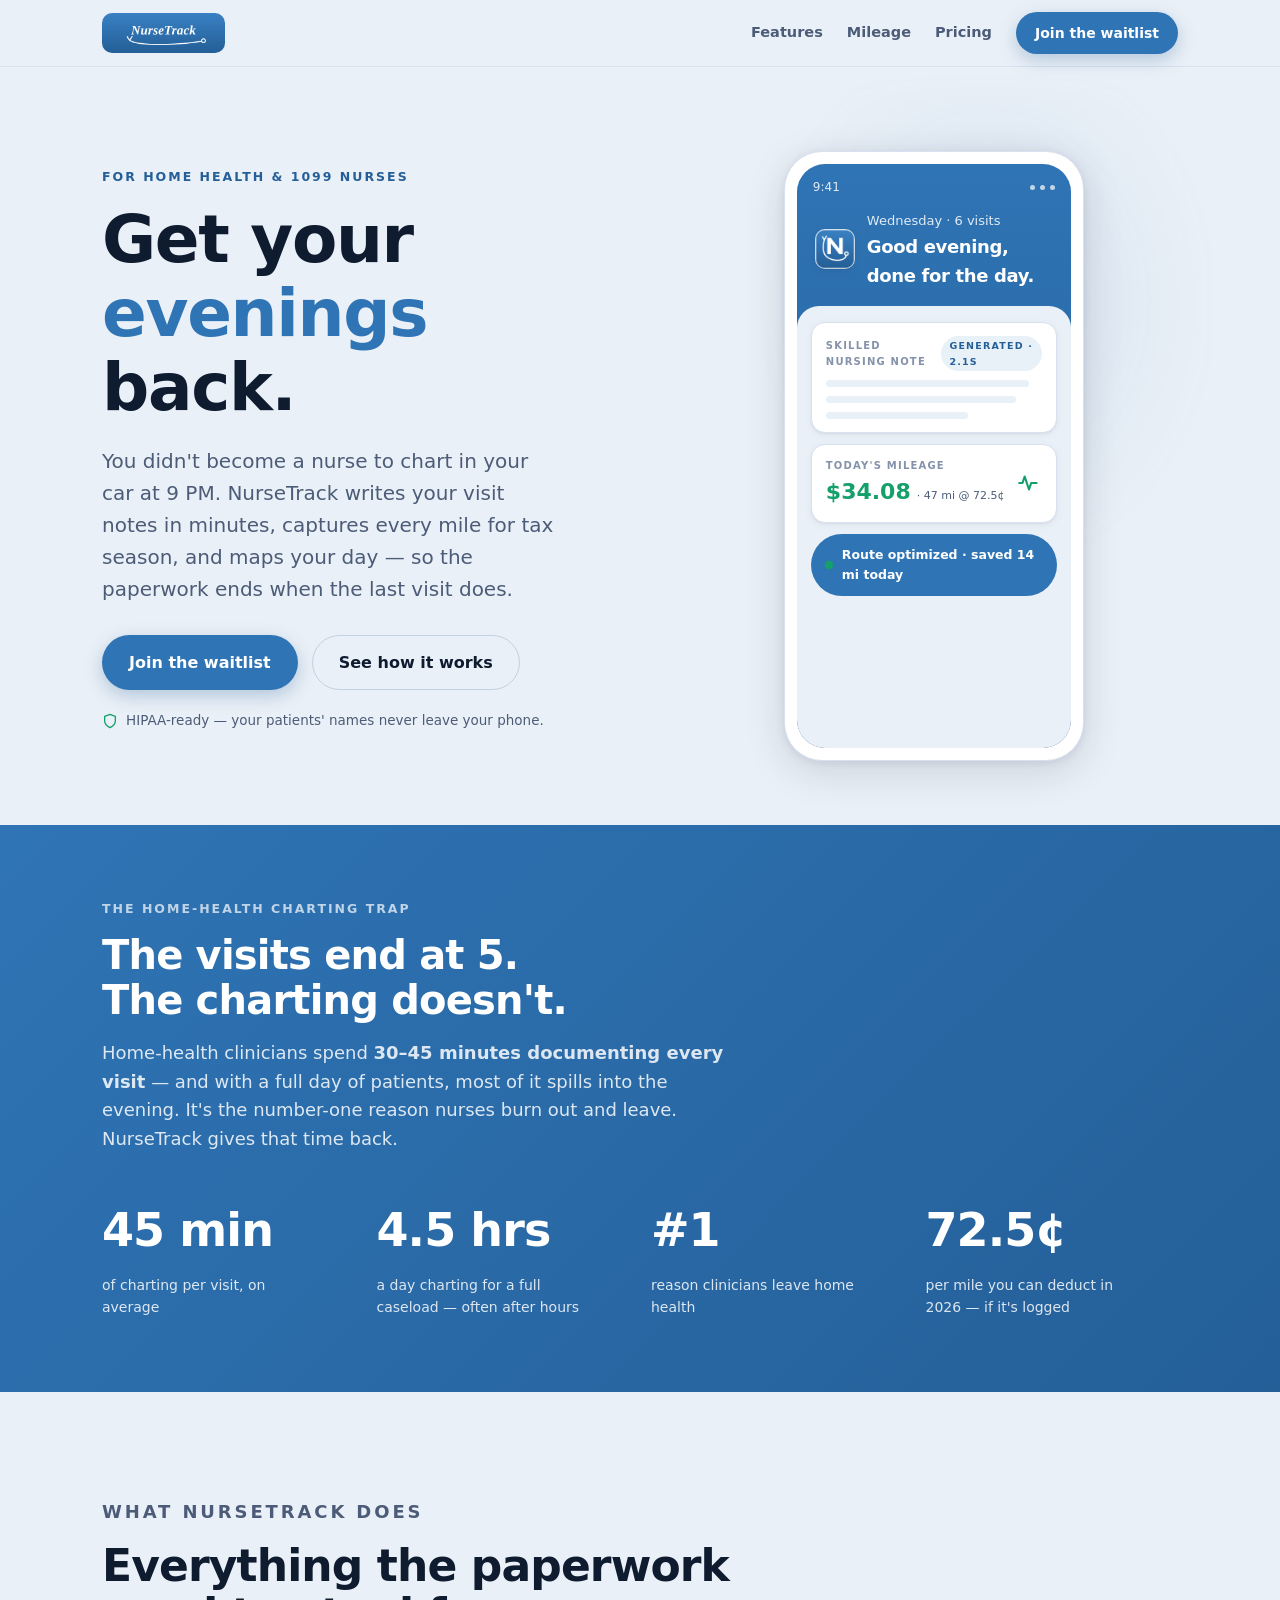
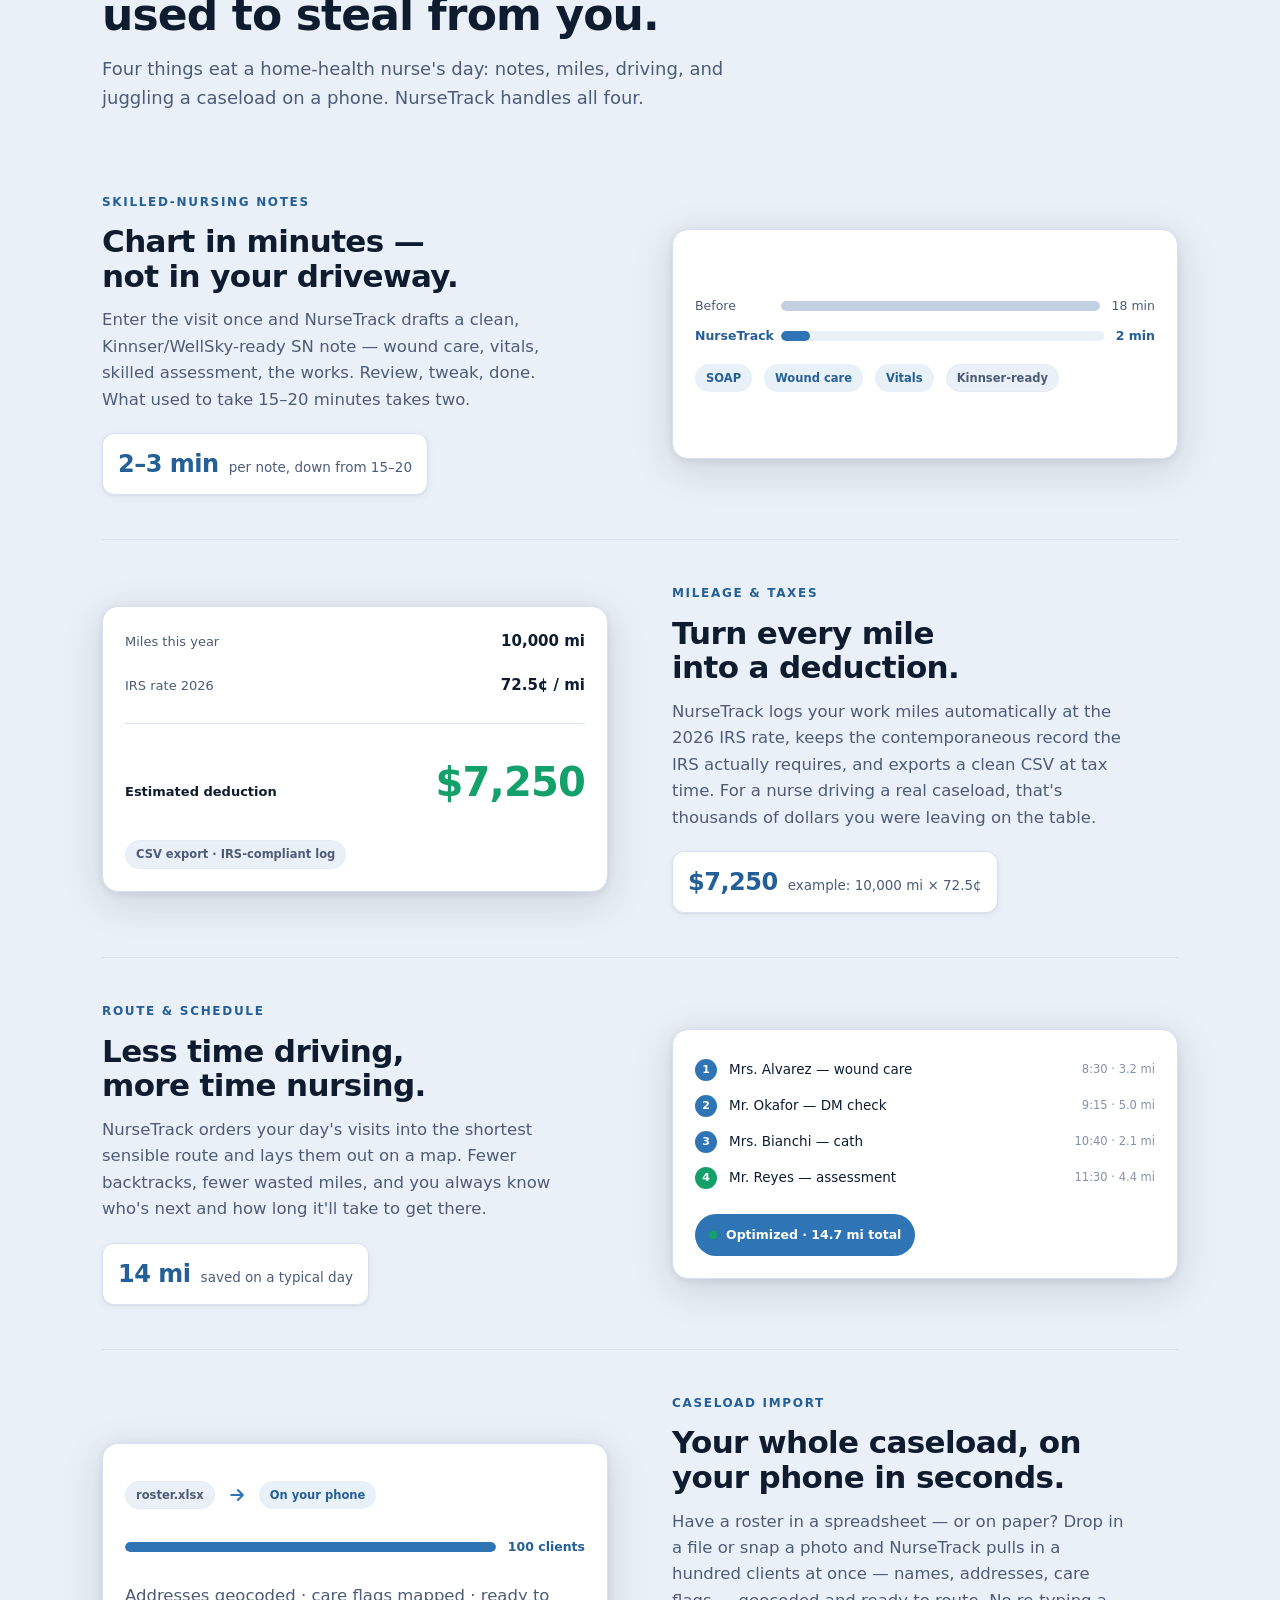
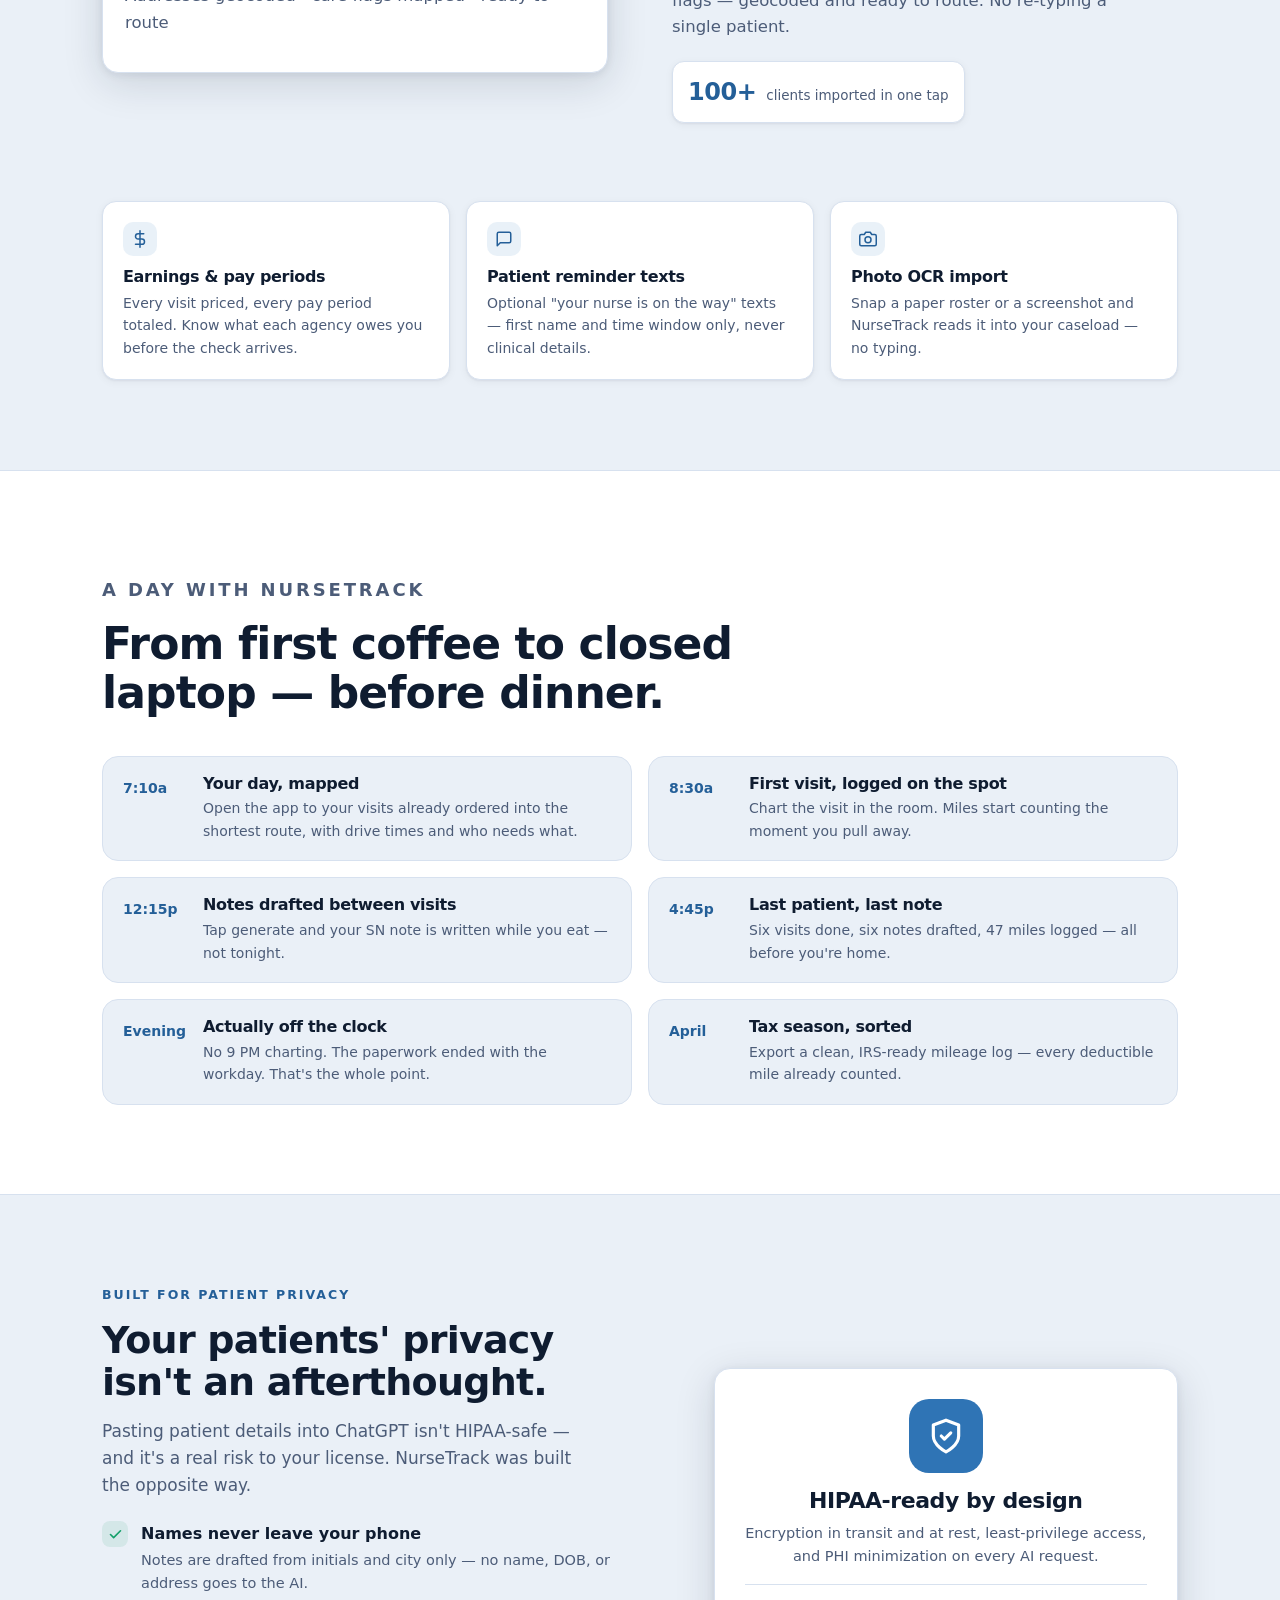
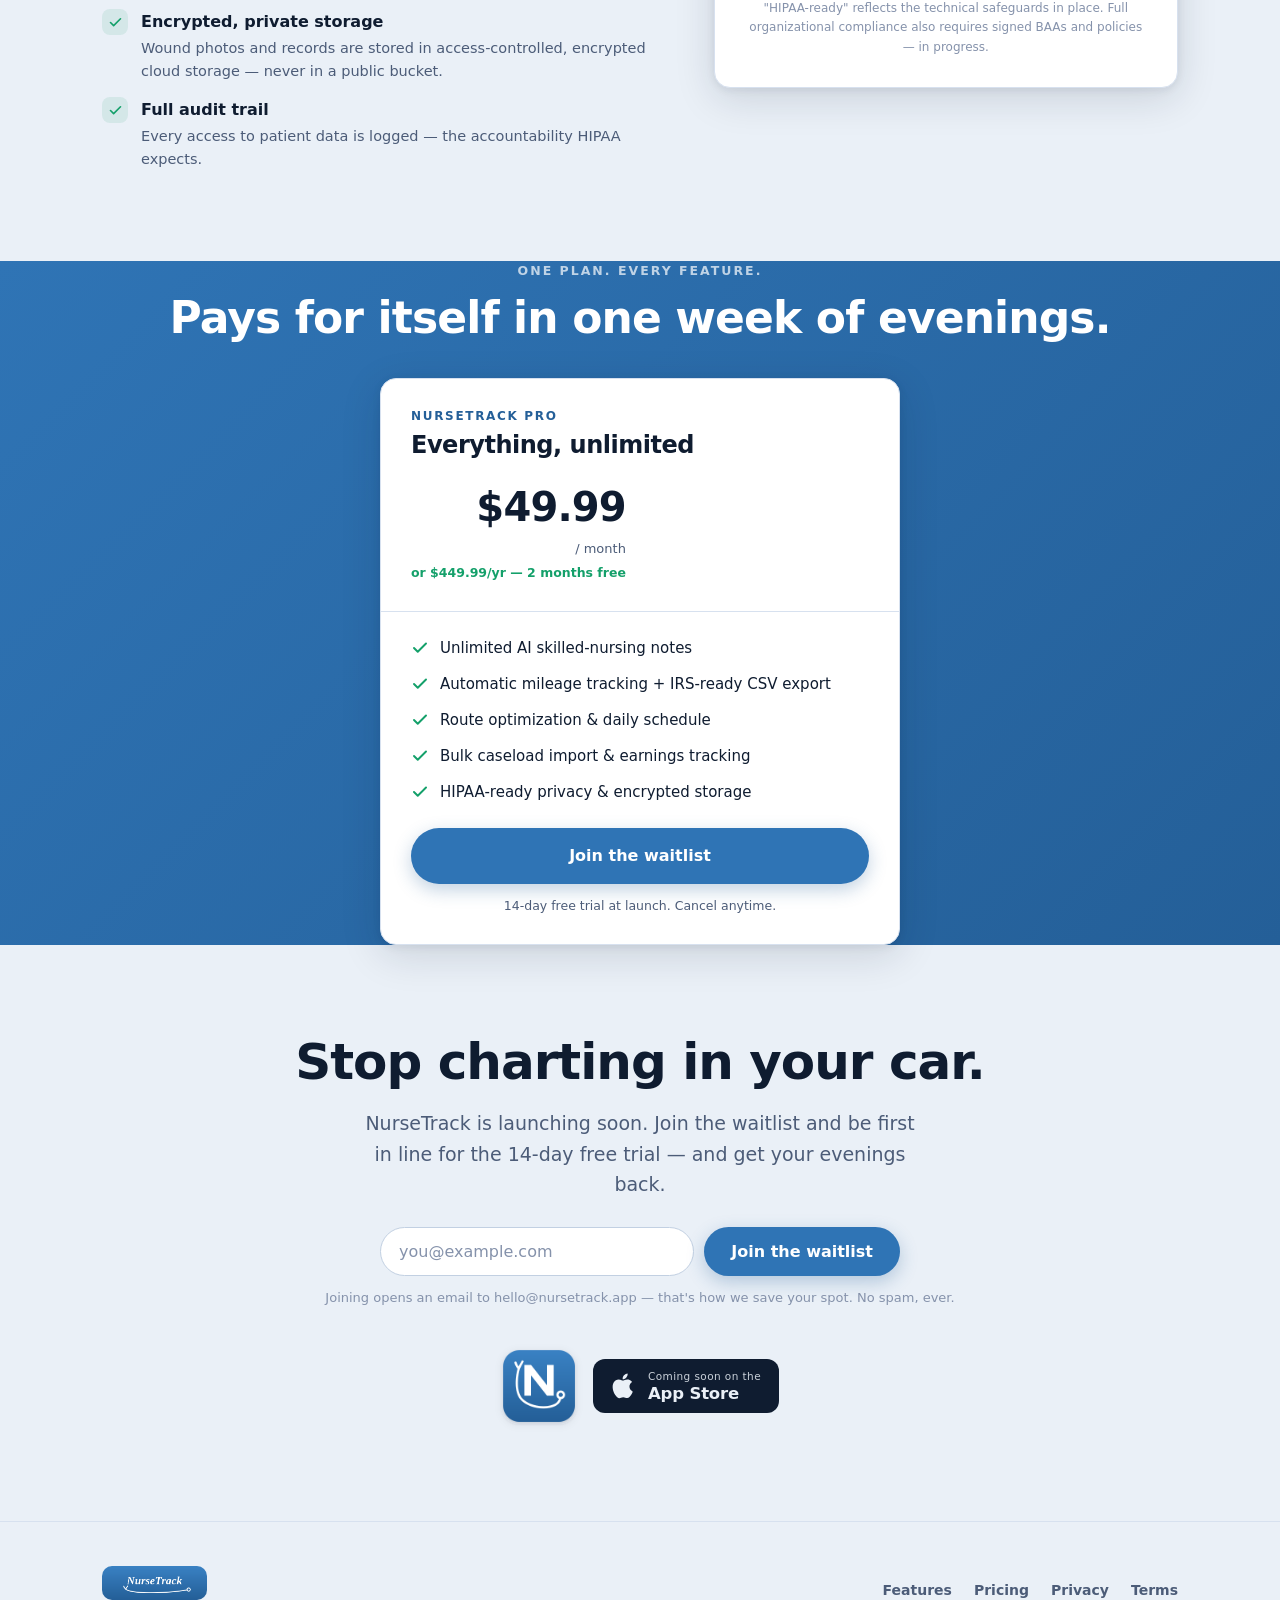
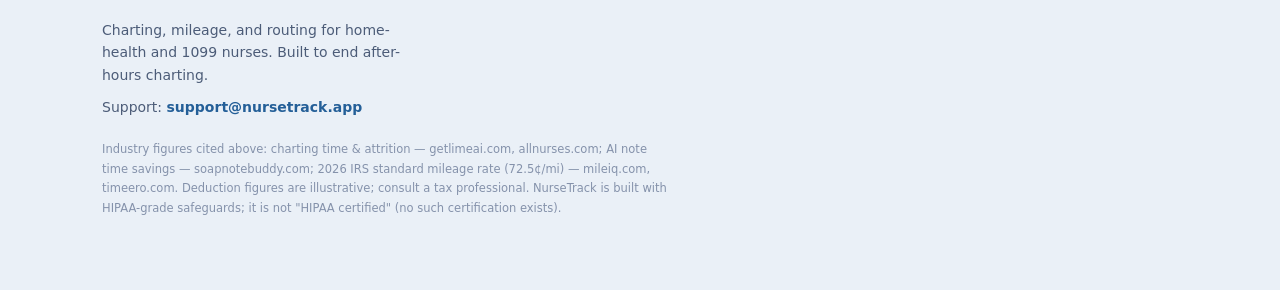
==== index.html @ 2dbeb4f4 "feat: NurseTrack marketing landing site (static) Landing page, privacy policy, and terms of service " ====
<!DOCTYPE html>
<html lang="en">
<head>
  <meta charset="utf-8" />
  <meta name="viewport" content="width=device-width, initial-scale=1" />
  <meta name="theme-color" content="#2f74b5" />
  <title>NurseTrack — AI charting, routes &amp; pay tracking for home-health nurses</title>
  <meta name="description" content="NurseTrack turns hours of after-hours home health charting into minutes, captures every mile for tax season, and optimizes your route. HIPAA-ready. Built for field and 1099 nurses." />
  <meta property="og:title" content="NurseTrack — AI charting, routes &amp; pay tracking for home-health nurses" />
  <meta property="og:description" content="NurseTrack turns hours of after-hours home health charting into minutes, captures every mile for tax season, and optimizes your route. HIPAA-ready. Built for field and 1099 nurses." />
  <meta property="og:type" content="website" />
  <meta property="og:site_name" content="NurseTrack" />
  <meta property="og:url" content="https://nursetrack.app/" />
  <meta property="og:image" content="https://nursetrack.app/assets/wordmark-banner.png" />
  <meta name="twitter:card" content="summary_large_image" />
  <link rel="icon" type="image/png" href="assets/app-icon-preview.png" />
  <link rel="apple-touch-icon" href="assets/app-icon-preview.png" />
  <link rel="stylesheet" href="styles.css" />
</head>
<body id="top">

  <!-- NAV -->
  <header class="mk-nav">
    <div class="mk-wrap mk-navrow">
      <a class="mk-wordmark" href="#top" aria-label="NurseTrack — home">
        <picture>
          <source srcset="assets/wordmark-banner-dark.png" media="(prefers-color-scheme: dark)" />
          <img src="assets/wordmark-banner.png" alt="NurseTrack" width="1600" height="520" />
        </picture>
      </a>
      <nav class="mk-navlinks">
        <a class="txt hide" href="#features">Features</a>
        <a class="txt hide" href="#mileage">Mileage</a>
        <a class="txt hide" href="#pricing">Pricing</a>
        <a class="mk-btn primary small" href="#waitlist">Join the waitlist</a>
      </nav>
    </div>
  </header>

  <main>
    <!-- HERO -->
    <section class="mk-hero">
      <div class="mk-wrap mk-herogrid">
        <div>
          <p class="mk-eyebrow mk-reveal">For home health &amp; 1099 nurses</p>
          <h1 class="mk-reveal">Get your <span class="u">evenings</span> back.</h1>
          <p class="sub mk-reveal">
            You didn't become a nurse to chart in your car at 9&nbsp;PM. NurseTrack
            writes your visit notes in minutes, captures every mile for tax season,
            and maps your day — so the paperwork ends when the last visit does.
          </p>
          <div class="mk-cta-row mk-reveal">
            <a class="mk-btn primary" href="#waitlist">Join the waitlist</a>
            <a class="mk-btn ghost" href="#features">See how it works</a>
          </div>
          <p class="mk-trust mk-reveal">
            <svg viewBox="0 0 24 24" fill="none" stroke="currentColor" stroke-width="2" stroke-linecap="round" stroke-linejoin="round" aria-hidden="true"><path d="M12 22s8-4 8-10V5l-8-3-8 3v7c0 6 8 10 8 10z" /></svg>
            HIPAA-ready — your patients' names never leave your phone.
          </p>
        </div>

        <div class="mk-phonewrap mk-reveal">
          <div class="mk-glow" aria-hidden="true"></div>
          <div class="mk-phone" role="img"
               aria-label="NurseTrack app showing a skilled-nursing note generated in 2.1 seconds and a mileage tile reading 47 miles, 34 dollars 08">
            <div class="mk-screen">
              <div class="mk-stbar">
                <span class="t">9:41</span>
                <span class="b"><i></i><i></i><i></i></span>
              </div>
              <div class="mk-apphdr">
                <span class="mk-appicon"><img src="assets/app-icon-preview.png" alt="" /></span>
                <span>
                  <span class="hi">Wednesday · 6 visits</span>
                  <span class="h2" style="display:block">Good evening, done for the day.</span>
                </span>
              </div>
              <div class="mk-sheet">
                <div class="mk-card">
                  <div class="lab">Skilled Nursing Note <span class="mk-badge">Generated · 2.1s</span></div>
                  <div class="mk-noteline l"></div><div class="mk-noteline s"></div><div class="mk-noteline m"></div>
                </div>
                <div class="mk-miletile">
                  <div>
                    <div class="lab">Today's mileage</div>
                    <div class="mk-odo"><span class="n">$34.08</span><span class="sub">· 47 mi @ 72.5¢</span></div>
                  </div>
                  <svg viewBox="0 0 24 24" width="26" height="26" fill="none" stroke="currentColor" stroke-width="2" stroke-linecap="round" stroke-linejoin="round" aria-hidden="true"><path d="M3 12h3l2-6 4 12 2-6h5" /></svg>
                </div>
                <div class="mk-routepill"><span class="dot"></span> Route optimized · saved 14 mi today</div>
              </div>
            </div>
          </div>
        </div>
      </div>
    </section>

    <!-- PROBLEM BAND -->
    <section class="mk-band mk-sec" id="why">
      <div class="mk-wrap">
        <p class="mk-eyebrow mk-reveal">The home-health charting trap</p>
        <h2 class="mk-reveal">The visits end at 5. The charting doesn't.</h2>
        <p class="lede mk-reveal">
          Home-health clinicians spend <strong>30–45 minutes documenting every visit</strong> —
          and with a full day of patients, most of it spills into the evening. It's the
          number-one reason nurses burn out and leave. NurseTrack gives that time back.
        </p>
        <div class="mk-statgrid">
          <div class="mk-stat mk-reveal"><div class="big">45 min</div><div class="cap">of charting per visit, on average</div></div>
          <div class="mk-stat mk-reveal"><div class="big">4.5 hrs</div><div class="cap">a day charting for a full caseload — often after hours</div></div>
          <div class="mk-stat mk-reveal"><div class="big">#1</div><div class="cap">reason clinicians leave home health</div></div>
          <div class="mk-stat mk-reveal"><div class="big">72.5¢</div><div class="cap">per mile you can deduct in 2026 — if it's logged</div></div>
        </div>
      </div>
    </section>

    <!-- FEATURES -->
    <section id="features">
      <div class="mk-wrap">
        <div class="mk-sechead mk-reveal">
          <p class="mk-eyebrow">What NurseTrack does</p>
          <h2>Everything the paperwork used to steal from you.</h2>
          <p>
            Four things eat a home-health nurse's day: notes, miles, driving, and
            juggling a caseload on a phone. NurseTrack handles all four.
          </p>
        </div>

        <div class="mk-features">
          <!-- notes -->
          <div class="mk-feature mk-reveal">
            <div>
              <div class="mk-ftag">Skilled-nursing notes</div>
              <h3>Chart in minutes — not in your driveway.</h3>
              <p>
                Enter the visit once and NurseTrack drafts a clean, Kinnser/WellSky-ready
                SN note — wound care, vitals, skilled assessment, the works. Review,
                tweak, done. What used to take 15–20 minutes takes two.
              </p>
              <div class="mk-fstat"><b>2–3 min</b><span>per note, down from 15–20</span></div>
            </div>
            <div class="mk-fvis">
              <div class="mk-barwrap">
                <div class="mk-bar"><span class="who">Before</span><span class="track"><span class="fill a"></span></span><span>18 min</span></div>
                <div class="mk-bar"><span class="who on">NurseTrack</span><span class="track"><span class="fill b"></span></span><span class="val on">2 min</span></div>
              </div>
              <div class="mk-vrow wrap">
                <span class="mk-vchip on">SOAP</span>
                <span class="mk-vchip on">Wound care</span>
                <span class="mk-vchip on">Vitals</span>
                <span class="mk-vchip">Kinnser-ready</span>
              </div>
            </div>
          </div>

          <!-- mileage -->
          <div class="mk-feature flip mk-reveal" id="mileage">
            <div>
              <div class="mk-ftag">Mileage &amp; taxes</div>
              <h3>Turn every mile into a deduction.</h3>
              <p>
                NurseTrack logs your work miles automatically at the 2026 IRS rate, keeps
                the contemporaneous record the IRS actually requires, and exports a clean
                CSV at tax time. For a nurse driving a real caseload, that's thousands of
                dollars you were leaving on the table.
              </p>
              <div class="mk-fstat"><b>$7,250</b><span>example: 10,000 mi × 72.5¢</span></div>
            </div>
            <div class="mk-fvis">
              <div class="mk-moneyrow"><span class="k">Miles this year</span><span class="v">10,000 mi</span></div>
              <div class="mk-moneyrow gap"><span class="k">IRS rate 2026</span><span class="v">72.5¢ / mi</span></div>
              <div class="mk-divider"></div>
              <div class="mk-moneyrow">
                <span class="k total">Estimated deduction</span>
                <span class="mk-bigmoney">$7,250</span>
              </div>
              <span class="mk-vchip pad-top">CSV export · IRS-compliant log</span>
            </div>
          </div>

          <!-- route -->
          <div class="mk-feature mk-reveal">
            <div>
              <div class="mk-ftag">Route &amp; schedule</div>
              <h3>Less time driving, more time nursing.</h3>
              <p>
                NurseTrack orders your day's visits into the shortest sensible route and
                lays them out on a map. Fewer backtracks, fewer wasted miles, and you
                always know who's next and how long it'll take to get there.
              </p>
              <div class="mk-fstat"><b>14 mi</b><span>saved on a typical day</span></div>
            </div>
            <div class="mk-fvis">
              <div class="mk-stops">
                <div class="mk-stop"><span class="pin">1</span> Mrs. Alvarez — wound care <span class="meta">8:30 · 3.2 mi</span></div>
                <div class="mk-stop"><span class="pin">2</span> Mr. Okafor — DM check <span class="meta">9:15 · 5.0 mi</span></div>
                <div class="mk-stop"><span class="pin">3</span> Mrs. Bianchi — cath <span class="meta">10:40 · 2.1 mi</span></div>
                <div class="mk-stop"><span class="pin acc">4</span> Mr. Reyes — assessment <span class="meta">11:30 · 4.4 mi</span></div>
              </div>
              <div class="mk-routepill tight"><span class="dot"></span> Optimized · 14.7 mi total</div>
            </div>
          </div>

          <!-- import -->
          <div class="mk-feature flip mk-reveal">
            <div>
              <div class="mk-ftag">Caseload import</div>
              <h3>Your whole caseload, on your phone in seconds.</h3>
              <p>
                Have a roster in a spreadsheet — or on paper? Drop in a file or snap a
                photo and NurseTrack pulls in a hundred clients at once — names,
                addresses, care flags — geocoded and ready to route. No re-typing a
                single patient.
              </p>
              <div class="mk-fstat"><b>100+</b><span>clients imported in one tap</span></div>
            </div>
            <div class="mk-fvis">
              <div class="mk-vrow">
                <span class="mk-vchip">roster.xlsx</span>
                <svg viewBox="0 0 24 24" width="20" height="20" fill="none" stroke="currentColor" stroke-width="2.4" stroke-linecap="round" stroke-linejoin="round" aria-hidden="true" style="color: var(--nt-accent)"><path d="M5 12h14M13 6l6 6-6 6" /></svg>
                <span class="mk-vchip on">On your phone</span>
              </div>
              <div class="mk-barwrap pad-top">
                <div class="mk-bar"><span class="track"><span class="fill full"></span></span><span class="val on">100 clients</span></div>
              </div>
              <p class="mk-fine-note">
                Addresses geocoded · care flags mapped · ready to route
              </p>
            </div>
          </div>
        </div>

        <!-- more in the box -->
        <div class="mk-more">
          <div class="mk-morecard mk-reveal">
            <div class="ic">
              <svg viewBox="0 0 24 24" fill="none" stroke="currentColor" stroke-width="2" stroke-linecap="round" stroke-linejoin="round" aria-hidden="true"><path d="M12 1v22M17 5H9.5a3.5 3.5 0 0 0 0 7h5a3.5 3.5 0 0 1 0 7H6" /></svg>
            </div>
            <h4>Earnings &amp; pay periods</h4>
            <p>Every visit priced, every pay period totaled. Know what each agency owes you before the check arrives.</p>
          </div>
          <div class="mk-morecard mk-reveal">
            <div class="ic">
              <svg viewBox="0 0 24 24" fill="none" stroke="currentColor" stroke-width="2" stroke-linecap="round" stroke-linejoin="round" aria-hidden="true"><path d="M21 15a2 2 0 0 1-2 2H7l-4 4V5a2 2 0 0 1 2-2h14a2 2 0 0 1 2 2z" /></svg>
            </div>
            <h4>Patient reminder texts</h4>
            <p>Optional "your nurse is on the way" texts — first name and time window only, never clinical details.</p>
          </div>
          <div class="mk-morecard mk-reveal">
            <div class="ic">
              <svg viewBox="0 0 24 24" fill="none" stroke="currentColor" stroke-width="2" stroke-linecap="round" stroke-linejoin="round" aria-hidden="true"><path d="M23 19a2 2 0 0 1-2 2H3a2 2 0 0 1-2-2V8a2 2 0 0 1 2-2h4l2-3h6l2 3h4a2 2 0 0 1 2 2z" /><circle cx="12" cy="13" r="4" /></svg>
            </div>
            <h4>Photo OCR import</h4>
            <p>Snap a paper roster or a screenshot and NurseTrack reads it into your caseload — no typing.</p>
          </div>
        </div>
      </div>
    </section>

    <!-- DAY TIMELINE -->
    <section class="mk-day">
      <div class="mk-wrap">
        <div class="mk-sechead mk-reveal">
          <p class="mk-eyebrow">A day with NurseTrack</p>
          <h2>From first coffee to closed laptop — before dinner.</h2>
        </div>
        <div class="mk-timeline">
          <div class="mk-tl mk-reveal"><span class="time">7:10a</span><div><h4>Your day, mapped</h4><p>Open the app to your visits already ordered into the shortest route, with drive times and who needs what.</p></div></div>
          <div class="mk-tl mk-reveal"><span class="time">8:30a</span><div><h4>First visit, logged on the spot</h4><p>Chart the visit in the room. Miles start counting the moment you pull away.</p></div></div>
          <div class="mk-tl mk-reveal"><span class="time">12:15p</span><div><h4>Notes drafted between visits</h4><p>Tap generate and your SN note is written while you eat — not tonight.</p></div></div>
          <div class="mk-tl mk-reveal"><span class="time">4:45p</span><div><h4>Last patient, last note</h4><p>Six visits done, six notes drafted, 47 miles logged — all before you're home.</p></div></div>
          <div class="mk-tl mk-reveal"><span class="time">Evening</span><div><h4>Actually off the clock</h4><p>No 9&nbsp;PM charting. The paperwork ended with the workday. That's the whole point.</p></div></div>
          <div class="mk-tl mk-reveal"><span class="time">April</span><div><h4>Tax season, sorted</h4><p>Export a clean, IRS-ready mileage log — every deductible mile already counted.</p></div></div>
        </div>
      </div>
    </section>

    <!-- HIPAA / TRUST -->
    <section id="trust">
      <div class="mk-wrap mk-safe">
        <div class="mk-reveal">
          <p class="mk-eyebrow">Built for patient privacy</p>
          <h2>Your patients' privacy isn't an afterthought.</h2>
          <p class="lede">
            Pasting patient details into ChatGPT isn't HIPAA-safe — and it's a real risk
            to your license. NurseTrack was built the opposite way.
          </p>
          <div class="mk-checks">
            <div class="mk-check">
              <span class="ic"><svg viewBox="0 0 24 24" fill="none" stroke="currentColor" stroke-width="2.6" stroke-linecap="round" stroke-linejoin="round" aria-hidden="true"><path d="M20 6L9 17l-5-5" /></svg></span>
              <div><b>Names never leave your phone</b><p>Notes are drafted from initials and city only — no name, DOB, or address goes to the AI.</p></div>
            </div>
            <div class="mk-check">
              <span class="ic"><svg viewBox="0 0 24 24" fill="none" stroke="currentColor" stroke-width="2.6" stroke-linecap="round" stroke-linejoin="round" aria-hidden="true"><path d="M20 6L9 17l-5-5" /></svg></span>
              <div><b>Encrypted, private storage</b><p>Wound photos and records are stored in access-controlled, encrypted cloud storage — never in a public bucket.</p></div>
            </div>
            <div class="mk-check">
              <span class="ic"><svg viewBox="0 0 24 24" fill="none" stroke="currentColor" stroke-width="2.6" stroke-linecap="round" stroke-linejoin="round" aria-hidden="true"><path d="M20 6L9 17l-5-5" /></svg></span>
              <div><b>Full audit trail</b><p>Every access to patient data is logged — the accountability HIPAA expects.</p></div>
            </div>
          </div>
        </div>
        <div class="mk-shield mk-reveal">
          <div class="big">
            <svg viewBox="0 0 24 24" fill="none" stroke="currentColor" stroke-width="2" stroke-linecap="round" stroke-linejoin="round" aria-hidden="true"><path d="M12 22s8-4 8-10V5l-8-3-8 3v7c0 6 8 10 8 10z" /><path d="M9 12l2 2 4-4" /></svg>
          </div>
          <h3>HIPAA-ready by design</h3>
          <p>Encryption in transit and at rest, least-privilege access, and PHI minimization on every AI request.</p>
          <div class="note">
            "HIPAA-ready" reflects the technical safeguards in place. Full organizational
            compliance also requires signed BAAs and policies — in progress.
          </div>
        </div>
      </div>
    </section>

    <!-- PRICING -->
    <section class="mk-price mk-sec" id="pricing">
      <div class="mk-wrap">
        <p class="mk-eyebrow mk-reveal">One plan. Every feature.</p>
        <h2 class="mk-reveal">Pays for itself in one week of evenings.</h2>
        <div class="mk-pricecard mk-reveal">
          <div class="mk-pricetop">
            <div><div class="plan">NurseTrack Pro</div><h3>Everything, unlimited</h3></div>
            <div class="mk-amount">
              <div class="n">$49.99</div>
              <div class="per">/ month</div>
              <div class="yr">or $449.99/yr — 2 months free</div>
            </div>
          </div>
          <div class="mk-plist">
            <div class="li"><svg viewBox="0 0 24 24" fill="none" stroke="currentColor" stroke-width="2.6" stroke-linecap="round" stroke-linejoin="round" aria-hidden="true"><path d="M20 6L9 17l-5-5" /></svg> Unlimited AI skilled-nursing notes</div>
            <div class="li"><svg viewBox="0 0 24 24" fill="none" stroke="currentColor" stroke-width="2.6" stroke-linecap="round" stroke-linejoin="round" aria-hidden="true"><path d="M20 6L9 17l-5-5" /></svg> Automatic mileage tracking + IRS-ready CSV export</div>
            <div class="li"><svg viewBox="0 0 24 24" fill="none" stroke="currentColor" stroke-width="2.6" stroke-linecap="round" stroke-linejoin="round" aria-hidden="true"><path d="M20 6L9 17l-5-5" /></svg> Route optimization &amp; daily schedule</div>
            <div class="li"><svg viewBox="0 0 24 24" fill="none" stroke="currentColor" stroke-width="2.6" stroke-linecap="round" stroke-linejoin="round" aria-hidden="true"><path d="M20 6L9 17l-5-5" /></svg> Bulk caseload import &amp; earnings tracking</div>
            <div class="li"><svg viewBox="0 0 24 24" fill="none" stroke="currentColor" stroke-width="2.6" stroke-linecap="round" stroke-linejoin="round" aria-hidden="true"><path d="M20 6L9 17l-5-5" /></svg> HIPAA-ready privacy &amp; encrypted storage</div>
          </div>
          <div class="mk-pricecta">
            <a class="mk-btn primary" href="#waitlist">Join the waitlist</a>
            <div class="fine">14-day free trial at launch. Cancel anytime.</div>
          </div>
        </div>
      </div>
    </section>

    <!-- WAITLIST / FINAL CTA -->
    <section class="mk-final" id="waitlist">
      <div class="mk-wrap">
        <h2 class="mk-reveal">Stop charting in your car.</h2>
        <p class="lede mk-reveal">
          NurseTrack is launching soon. Join the waitlist and be first in line for the
          14-day free trial — and get your evenings back.
        </p>
        <div class="mk-reveal">
          <!--
            TODO(waitlist backend): there is no waitlist API endpoint yet. Submitting
            opens a pre-filled mailto: draft to hello@nursetrack.app (the only channel
            that actually reaches the owner today) and remembers the signup in
            localStorage so the form shows its joined state on return visits. When a
            real endpoint exists, POST here instead and drop the mailto fallback.
          -->
          <div id="waitlist-form-slot">
            <form class="mk-waitform" id="waitform" novalidate>
              <input type="email" inputmode="email" autocomplete="email"
                     placeholder="you@example.com" aria-label="Email address" id="wait-email" />
              <button type="submit" class="mk-btn primary">Join the waitlist</button>
            </form>
            <p class="mk-wait-err" id="wait-err" role="alert" hidden></p>
            <p class="mk-wait-note">
              Joining opens an email to hello@nursetrack.app — that's how we save your spot. No spam, ever.
            </p>
          </div>
          <div id="waitlist-joined-slot" hidden>
            <div class="mk-joined" role="status">
              <svg viewBox="0 0 24 24" fill="none" stroke="currentColor" stroke-width="2.6" stroke-linecap="round" stroke-linejoin="round" aria-hidden="true"><path d="M20 6L9 17l-5-5" /></svg>
              <span>
                You're on the list — an email draft to hello@nursetrack.app just opened.
                Hit send to confirm your spot.
              </span>
            </div>
            <p class="mk-wait-note">
              Didn't see it? <a href="#" id="wait-retry">Email us directly</a> and we'll add you.
            </p>
          </div>
          <div class="mk-storerow">
            <span class="mk-appicon lg"><img src="assets/app-icon-preview.png" alt="NurseTrack app icon" /></span>
            <span class="mk-appstore" aria-label="Coming soon on the App Store">
              <svg viewBox="0 0 24 24" fill="currentColor" aria-hidden="true"><path d="M17.05 12.54c-.03-2.89 2.36-4.27 2.47-4.34-1.35-1.97-3.44-2.24-4.18-2.27-1.78-.18-3.47 1.05-4.37 1.05-.9 0-2.29-1.02-3.77-1-1.94.03-3.72 1.13-4.72 2.86-2.01 3.49-.51 8.66 1.45 11.49.96 1.39 2.1 2.94 3.6 2.88 1.45-.06 1.99-.93 3.74-.93s2.24.93 3.77.9c1.56-.03 2.54-1.41 3.49-2.8 1.1-1.61 1.55-3.17 1.58-3.25-.03-.02-3.03-1.16-3.06-4.59zM14.17 4.05c.8-.97 1.34-2.32 1.19-3.66-1.15.05-2.55.77-3.38 1.73-.74.86-1.39 2.23-1.22 3.55 1.29.1 2.6-.65 3.41-1.62z" /></svg>
              <span>
                <span class="s1">Coming soon on the</span>
                <span class="s2">App Store</span>
              </span>
            </span>
          </div>
        </div>
      </div>
    </section>
  </main>

  <!-- FOOTER -->
  <footer>
    <div class="mk-wrap">
      <div class="mk-footrow">
        <div>
          <a class="mk-wordmark foot" href="#top" aria-label="NurseTrack — back to top">
            <picture>
              <source srcset="assets/wordmark-banner-dark.png" media="(prefers-color-scheme: dark)" />
              <img src="assets/wordmark-banner.png" alt="NurseTrack" width="1600" height="520" />
            </picture>
          </a>
          <p class="blurb">
            Charting, mileage, and routing for home-health and 1099 nurses. Built to end
            after-hours charting.
          </p>
          <p class="supp">
            Support: <a href="mailto:support@nursetrack.app">support@nursetrack.app</a>
          </p>
        </div>
        <div class="mk-footlinks">
          <a href="#features">Features</a>
          <a href="#pricing">Pricing</a>
          <a href="/privacy">Privacy</a>
          <a href="/terms">Terms</a>
        </div>
      </div>
      <p class="mk-sources">
        Industry figures cited above: charting time &amp; attrition — getlimeai.com,
        allnurses.com; AI note time savings — soapnotebuddy.com; 2026 IRS standard
        mileage rate (72.5¢/mi) — mileiq.com, timeero.com. Deduction figures are
        illustrative; consult a tax professional. NurseTrack is built with HIPAA-grade
        safeguards; it is not "HIPAA certified" (no such certification exists).
      </p>
    </div>
  </footer>

  <script>
    (function () {
      'use strict';

      /* ---------- reveal-on-scroll ---------- */
      var els = Array.prototype.slice.call(document.querySelectorAll('.mk-reveal'));
      var reduce = window.matchMedia('(prefers-reduced-motion: reduce)').matches;
      if (reduce || !('IntersectionObserver' in window)) {
        els.forEach(function (el) { el.classList.add('in'); });
      } else {
        var io = new IntersectionObserver(function (entries) {
          entries.forEach(function (e) {
            if (e.isIntersecting) {
              e.target.classList.add('in');
              io.unobserve(e.target);
            }
          });
        }, { threshold: 0.12, rootMargin: '0px 0px -8% 0px' });
        els.forEach(function (el) { io.observe(el); });
      }

      /* ---------- waitlist ---------- */
      var WAITLIST_KEY = 'nt-waitlist-email';
      var WAITLIST_EMAIL = 'hello@nursetrack.app';
      var formSlot = document.getElementById('waitlist-form-slot');
      var joinedSlot = document.getElementById('waitlist-joined-slot');
      var form = document.getElementById('waitform');
      var input = document.getElementById('wait-email');
      var err = document.getElementById('wait-err');
      var retry = document.getElementById('wait-retry');

      function mailto(addr) {
        return 'mailto:' + WAITLIST_EMAIL +
          '?subject=' + encodeURIComponent('NurseTrack Waitlist') +
          '&body=' + encodeURIComponent('Please add me to the NurseTrack waitlist.\n\nEmail: ' + addr);
      }
      function savedEmail() {
        try { return localStorage.getItem(WAITLIST_KEY) || ''; } catch (e) { return ''; }
      }
      function showJoined() {
        formSlot.hidden = true;
        joinedSlot.hidden = false;
      }

      if (savedEmail()) showJoined();

      retry.addEventListener('click', function (e) {
        e.preventDefault();
        window.location.href = mailto(savedEmail() || 'your email');
      });

      form.addEventListener('submit', function (e) {
        e.preventDefault();
        var addr = input.value.trim();
        if (!/^\S+@\S+\.\S+$/.test(addr)) {
          err.textContent = 'Enter a valid email address.';
          err.hidden = false;
          return;
        }
        err.hidden = true;
        try { localStorage.setItem(WAITLIST_KEY, addr); } catch (e2) { /* private mode etc. — the mailto still works */ }
        showJoined();
        window.location.href = mailto(addr);
      });
    })();
  </script>
</body>
</html>
---- styles.css ----
/*
 * NurseTrack marketing site — nursetrack.app
 * Theme: "Deep Azure", mirrored from the mobile app (nursetrack/src/theme/tokens.ts).
 * Static site: no build step, no external requests, system font stack.
 * Light is the default; the dark palette applies via prefers-color-scheme.
 */

:root {
  color-scheme: light;
  --nt-bg: #eaf0f7;
  --nt-surface: #ffffff;
  --nt-surface-raised: #ffffff;
  --nt-hairline: #e4ebf4;
  --nt-border: #d7e1ef;
  --nt-border-strong: #c2d0e2;
  --nt-text-primary: #0f1c30;
  --nt-text-secondary: #4c5c78;
  --nt-text-tertiary: #8592ab;
  --nt-accent: #2f74b5;
  --nt-accent-hover: #245f98;
  --nt-accent-text: #245f98;
  --nt-accent-bg: rgba(47, 116, 181, 0.1);
  --nt-on-accent: #ffffff;
  --nt-success: #14a06a;
  --nt-success-bg: rgba(20, 160, 106, 0.1);
  --nt-warning: #c77d18;
  --nt-warning-bg: rgba(199, 125, 24, 0.12);
  --nt-danger: #d1493f;

  /* marketing-only derived tokens */
  --mk-band-bg: linear-gradient(135deg, #2f74b5, #245f98);
  --mk-band-ink: #ffffff;
  --mk-band-sub: rgba(255, 255, 255, 0.84);
  --mk-band-eyebrow: rgba(255, 255, 255, 0.7);
  --mk-nav-bg: rgba(234, 240, 247, 0.86);
  --mk-shadow-sm: 0 1px 2px rgba(15, 28, 48, 0.05), 0 2px 8px rgba(15, 28, 48, 0.05);
  --mk-shadow-lg: 0 10px 40px rgba(15, 28, 48, 0.14), 0 2px 8px rgba(15, 28, 48, 0.08);
  --mk-btn-shadow: 0 6px 18px rgba(36, 95, 152, 0.28);
  --mk-btn-shadow-hover: 0 12px 28px rgba(36, 95, 152, 0.34);
  --mk-ph-bg: #fdf3d7;
  --mk-ph-ink: #8a6d00;
}

@media (prefers-color-scheme: dark) {
  :root {
    color-scheme: dark;
    --nt-bg: #0b121e;
    --nt-surface: #131c2b;
    --nt-surface-raised: #1a2434;
    --nt-hairline: rgba(160, 180, 210, 0.08);
    --nt-border: #223145;
    --nt-border-strong: #2c3d55;
    --nt-text-primary: #ffffff;
    --nt-text-secondary: #b6c2d6;
    --nt-text-tertiary: #8a97ad;
    --nt-accent: #5b9bd5;
    --nt-accent-hover: #4d8fd6;
    --nt-accent-text: #8fbde6;
    --nt-accent-bg: rgba(91, 155, 213, 0.15);
    --nt-on-accent: #0b121e;
    --nt-success: #3fcf8e;
    --nt-success-bg: rgba(63, 207, 142, 0.14);
    --nt-warning: #f0b45e;
    --nt-warning-bg: rgba(240, 180, 94, 0.16);
    --nt-danger: #f2837b;

    --mk-band-bg: linear-gradient(135deg, #17273d, #101b2c);
    --mk-band-ink: #ffffff;
    --mk-band-sub: #b6c2d6;
    --mk-band-eyebrow: #8fbde6;
    --mk-nav-bg: rgba(11, 18, 30, 0.86);
    --mk-shadow-sm: 0 1px 2px rgba(0, 0, 0, 0.3), 0 2px 8px rgba(0, 0, 0, 0.3);
    --mk-shadow-lg: 0 14px 44px rgba(0, 0, 0, 0.5), 0 2px 10px rgba(0, 0, 0, 0.35);
    --mk-btn-shadow: 0 6px 18px rgba(0, 0, 0, 0.4);
    --mk-btn-shadow-hover: 0 12px 28px rgba(0, 0, 0, 0.5);
    --mk-ph-bg: #3a2f0a;
    --mk-ph-ink: #e8c15a;
  }
}

*, *::before, *::after { box-sizing: border-box; }

html { scroll-behavior: smooth; }

body {
  margin: 0;
  background: var(--nt-bg);
  color: var(--nt-text-primary);
  font-family: -apple-system, BlinkMacSystemFont, 'Segoe UI', system-ui, Roboto,
    Helvetica, Arial, sans-serif;
  line-height: 1.6;
  -webkit-font-smoothing: antialiased;
  -moz-osx-font-smoothing: grayscale;
  min-height: 100vh;
  overflow-x: hidden;
}

a { color: inherit; }
img { max-width: 100%; }
h1, h2, h3, h4 {
  letter-spacing: -0.02em;
  line-height: 1.12;
  margin: 0;
  text-wrap: balance;
}

.mk-wrap { max-width: 1120px; margin: 0 auto; padding: 0 22px; }

.mk-eyebrow {
  font-size: 12.5px;
  letter-spacing: 0.16em;
  text-transform: uppercase;
  color: var(--nt-accent-text);
  font-weight: 700;
  margin: 0;
}

/* ---------- buttons (pill, matching the app's primary buttons) ---------- */
.mk-btn {
  display: inline-flex;
  align-items: center;
  justify-content: center;
  gap: 9px;
  font-family: inherit;
  font-weight: 700;
  font-size: 16px;
  border-radius: 999px;
  padding: 14px 26px;
  text-decoration: none;
  cursor: pointer;
  border: 1px solid transparent;
  transition: transform 0.15s ease, box-shadow 0.15s ease, background 0.15s ease;
  min-height: 48px; /* tap-friendly */
}
.mk-btn.primary {
  background: var(--nt-accent);
  color: var(--nt-on-accent);
  box-shadow: var(--mk-btn-shadow);
}
.mk-btn.primary:hover {
  background: var(--nt-accent-hover);
  transform: translateY(-2px);
  box-shadow: var(--mk-btn-shadow-hover);
}
.mk-btn.ghost {
  background: transparent;
  color: var(--nt-text-primary);
  border-color: var(--nt-border-strong);
}
.mk-btn.ghost:hover { border-color: var(--nt-accent); color: var(--nt-accent-text); }
.mk-btn.small { padding: 9px 18px; font-size: 14px; min-height: 40px; }
.mk-btn:focus-visible { outline: 3px solid var(--nt-accent); outline-offset: 2px; }

/* ---------- brand lockups (wordmark banner + app icon) ---------- */
.mk-wordmark {
  display: inline-flex;
  align-items: center;
  text-decoration: none;
}
.mk-wordmark img {
  display: block;
  height: 40px;
  width: auto;
  border-radius: 10px;
}
.mk-wordmark.foot img { height: 34px; }
.mk-appicon {
  width: 64px;
  height: 64px;
  border-radius: 15px;
  overflow: hidden;
  box-shadow: var(--mk-shadow-sm);
  flex: none;
}
.mk-appicon img {
  width: 100%;
  height: 100%;
  object-fit: cover;
  /* the preview PNG has a light matte around the icon — zoom past it */
  transform: scale(1.34);
}
.mk-appicon.lg { width: 76px; height: 76px; border-radius: 18px; }

/* ---------- nav ---------- */
.mk-nav {
  position: sticky;
  top: 0;
  z-index: 50;
  background: var(--mk-nav-bg);
  backdrop-filter: blur(10px);
  -webkit-backdrop-filter: blur(10px);
  border-bottom: 1px solid var(--nt-border);
}
.mk-navrow { display: flex; align-items: center; justify-content: space-between; height: 66px; }
.mk-brand {
  display: flex; align-items: center; gap: 10px;
  font-weight: 800; font-size: 19px; letter-spacing: -0.02em;
  text-decoration: none; color: var(--nt-text-primary);
}
.mk-navlinks { display: flex; align-items: center; gap: 24px; }
.mk-navlinks a.txt {
  font-size: 14.5px; color: var(--nt-text-secondary);
  text-decoration: none; font-weight: 600;
  min-height: 48px; display: inline-flex; align-items: center;
}
.mk-navlinks a.txt:hover { color: var(--nt-text-primary); }
@media (max-width: 760px) { .mk-navlinks .hide { display: none; } }

/* ---------- hero ---------- */
.mk-hero { padding: clamp(44px, 7vw, 84px) 0 clamp(40px, 5vw, 64px); }
.mk-herogrid {
  display: grid; grid-template-columns: 1.05fr 0.95fr;
  gap: 48px; align-items: center;
}
@media (max-width: 880px) { .mk-herogrid { grid-template-columns: 1fr; gap: 38px; } }
.mk-hero h1 { font-size: clamp(38px, 6.4vw, 66px); font-weight: 800; margin: 16px 0 0; }
.mk-hero h1 .u { color: var(--nt-accent); }
@media (prefers-color-scheme: dark) { .mk-hero h1 .u { color: var(--nt-accent-text); } }
.mk-hero .sub {
  font-size: clamp(17px, 2.2vw, 20px); color: var(--nt-text-secondary);
  max-width: 36ch; margin: 20px 0 0;
}
.mk-cta-row { display: flex; gap: 14px; flex-wrap: wrap; margin-top: 30px; }
.mk-trust {
  margin-top: 20px; font-size: 13.5px; color: var(--nt-text-secondary);
  display: flex; align-items: center; gap: 8px;
}
.mk-trust svg { width: 16px; height: 16px; color: var(--nt-success); flex: none; }

.mk-reveal { opacity: 0; transform: translateY(14px); }
.mk-reveal.in { opacity: 1; transform: none; transition: opacity 0.7s ease, transform 0.7s ease; }

/* ---------- phone mockup ---------- */
.mk-phonewrap { position: relative; display: grid; place-items: center; }
.mk-glow {
  position: absolute; inset: -10% -6% -6% -6%;
  background: radial-gradient(60% 55% at 60% 30%, var(--nt-accent-bg), transparent 70%);
  filter: blur(10px); z-index: 0;
}
.mk-phone {
  position: relative; z-index: 1;
  width: min(300px, 80vw); aspect-ratio: 295 / 600;
  background: var(--nt-surface); border: 1px solid var(--nt-border);
  border-radius: 38px; box-shadow: var(--mk-shadow-lg); padding: 12px;
}
.mk-screen {
  height: 100%; border-radius: 28px; overflow: hidden;
  background: linear-gradient(180deg, var(--nt-accent), var(--nt-accent-hover));
  position: relative; display: flex; flex-direction: column;
}
.mk-stbar {
  display: flex; align-items: center; justify-content: space-between;
  padding: 14px 16px 8px; color: #fff;
}
.mk-stbar .t { font-size: 12px; opacity: 0.85; font-variant-numeric: tabular-nums; }
.mk-stbar .b { display: flex; gap: 5px; }
.mk-stbar .b i {
  width: 5px; height: 5px; border-radius: 50%;
  background: rgba(255, 255, 255, 0.7); display: block;
}
.mk-apphdr { color: #fff; padding: 2px 18px 14px; display: flex; align-items: center; gap: 12px; }
.mk-apphdr .mk-appicon { width: 40px; height: 40px; border-radius: 10px; }
.mk-apphdr .hi { font-size: 13px; opacity: 0.85; }
.mk-apphdr .h2 { font-size: 18px; font-weight: 800; letter-spacing: -0.02em; }
.mk-sheet {
  flex: 1; background: var(--nt-bg); border-radius: 22px 22px 0 0;
  margin-top: 2px; padding: 16px 14px;
  display: flex; flex-direction: column; gap: 11px; overflow: hidden;
}
.mk-card {
  background: var(--nt-surface); border: 1px solid var(--nt-border);
  border-radius: 14px; padding: 13px 14px; box-shadow: var(--mk-shadow-sm);
}
.mk-card .lab {
  font-size: 10px; letter-spacing: 0.12em; text-transform: uppercase;
  color: var(--nt-text-tertiary); font-weight: 700;
  display: flex; align-items: center; justify-content: space-between;
}
.mk-card .lab.start { justify-content: flex-start; gap: 6px; }
.mk-badge {
  font-size: 9.5px; font-weight: 700; padding: 2px 8px; border-radius: 20px;
  background: var(--nt-accent-bg); color: var(--nt-accent-text);
}
.mk-noteline { height: 7px; border-radius: 4px; background: var(--nt-bg); margin-top: 9px; }
.mk-noteline.s { width: 88%; } .mk-noteline.m { width: 66%; } .mk-noteline.l { width: 94%; }
.mk-miletile {
  background: var(--nt-surface); border: 1px solid var(--nt-border);
  border-radius: 14px; padding: 13px 14px; box-shadow: var(--mk-shadow-sm);
  display: flex; align-items: center; justify-content: space-between;
}
.mk-miletile .lab {
  font-size: 10px; letter-spacing: 0.12em; text-transform: uppercase;
  color: var(--nt-text-tertiary); font-weight: 700;
  display: flex; align-items: center; justify-content: flex-start; gap: 6px;
}
.mk-miletile .n {
  font-weight: 800; font-size: 22px; color: var(--nt-success);
  font-variant-numeric: tabular-nums;
}
.mk-miletile .sub { font-size: 11px; color: var(--nt-text-secondary); margin-top: 1px; }
.mk-miletile svg { color: var(--nt-success); }
.mk-odo { display: flex; align-items: baseline; gap: 6px; }
.mk-routepill {
  display: flex; align-items: center; gap: 9px;
  background: var(--nt-accent); color: var(--nt-on-accent);
  border-radius: 999px; padding: 11px 14px; font-size: 12.5px; font-weight: 700;
}
.mk-routepill .dot {
  width: 8px; height: 8px; border-radius: 50%; background: var(--nt-success);
  flex: none; box-shadow: 0 0 0 3px var(--nt-success-bg);
}
.mk-routepill.tight { margin-top: 6px; align-self: flex-start; }

/* ---------- problem band ---------- */
.mk-band { background: var(--mk-band-bg); color: var(--mk-band-ink); }
@media (prefers-color-scheme: dark) {
  .mk-band { border-top: 1px solid var(--nt-border); border-bottom: 1px solid var(--nt-border); }
}
.mk-band .mk-wrap { padding-top: clamp(46px, 6vw, 74px); padding-bottom: clamp(46px, 6vw, 74px); }
.mk-band .mk-eyebrow { color: var(--mk-band-eyebrow); }
.mk-band h2 { color: var(--mk-band-ink); font-size: clamp(26px, 4vw, 40px); font-weight: 800; max-width: 22ch; margin-top: 14px; }
.mk-band .lede { color: var(--mk-band-sub); font-size: 18px; max-width: 56ch; margin: 16px 0 0; }
.mk-statgrid { display: grid; grid-template-columns: repeat(4, 1fr); gap: 22px; margin-top: 40px; }
@media (max-width: 820px) { .mk-statgrid { grid-template-columns: repeat(2, 1fr); gap: 26px; } }
.mk-stat .big {
  font-weight: 800; font-size: clamp(30px, 4.4vw, 46px);
  color: var(--mk-band-ink); letter-spacing: -0.02em; font-variant-numeric: tabular-nums;
}
.mk-stat .cap { color: var(--mk-band-sub); font-size: 14px; margin-top: 6px; max-width: 24ch; }

/* ---------- sections / features ---------- */
section { padding: clamp(56px, 7vw, 96px) 0; }
.mk-band.mk-sec, .mk-price.mk-sec { padding: 0; }
.mk-sechead { max-width: 62ch; }
.mk-sechead h2 { font-size: clamp(28px, 4.2vw, 44px); font-weight: 800; margin-top: 14px; }
.mk-sechead p { color: var(--nt-text-secondary); font-size: 18px; margin: 16px 0 0; }
.mk-features { margin-top: 36px; }

.mk-feature {
  display: grid; grid-template-columns: 1fr 1fr;
  gap: clamp(28px, 5vw, 68px); align-items: center;
  padding: clamp(30px, 4vw, 44px) 0; border-top: 1px solid var(--nt-border);
}
.mk-feature:first-of-type { border-top: none; }
.mk-feature.flip .mk-fvis { order: -1; }
@media (max-width: 860px) {
  .mk-feature { grid-template-columns: 1fr; gap: 26px; }
  .mk-feature.flip .mk-fvis { order: 0; }
}
.mk-ftag {
  font-size: 12px; letter-spacing: 0.14em; text-transform: uppercase;
  color: var(--nt-accent-text); font-weight: 700;
}
.mk-feature h3 { font-size: clamp(23px, 3vw, 31px); font-weight: 800; margin-top: 12px; }
.mk-feature p { color: var(--nt-text-secondary); font-size: 16.5px; margin: 14px 0 0; max-width: 44ch; }
.mk-fstat {
  margin-top: 20px; display: inline-flex; align-items: baseline; gap: 10px;
  background: var(--nt-surface); border: 1px solid var(--nt-border);
  border-radius: 12px; padding: 11px 15px; box-shadow: var(--mk-shadow-sm);
}
.mk-fstat b {
  font-size: 24px; font-weight: 800; color: var(--nt-accent-text);
  font-variant-numeric: tabular-nums; letter-spacing: -0.02em;
}
.mk-fstat span { font-size: 13.5px; color: var(--nt-text-secondary); }
.mk-fvis {
  background: var(--nt-surface); border: 1px solid var(--nt-border);
  border-radius: 16px; box-shadow: var(--mk-shadow-lg); padding: 22px;
  min-height: 230px; display: flex; flex-direction: column; justify-content: center;
  gap: 12px; position: relative; overflow: hidden;
}

/* mini viz pieces */
.mk-vrow { display: flex; align-items: center; gap: 12px; }
.mk-vrow.wrap { margin-top: 6px; flex-wrap: wrap; }
.mk-vrow svg { flex: none; }
.mk-vchip {
  font-size: 11.5px; font-weight: 700; padding: 4px 10px; border-radius: 999px;
  background: var(--nt-bg); color: var(--nt-text-secondary);
  border: 1px solid var(--nt-hairline);
}
.mk-vchip.on { background: var(--nt-accent-bg); color: var(--nt-accent-text); border-color: transparent; }
.mk-vchip.pad-top { margin-top: 14px; align-self: flex-start; }
.mk-barwrap { display: flex; flex-direction: column; gap: 10px; }
.mk-barwrap.pad-top { margin-top: 16px; }
.mk-bar { display: flex; align-items: center; gap: 12px; font-size: 12.5px; color: var(--nt-text-secondary); font-variant-numeric: tabular-nums; }
.mk-bar .who { width: 74px; flex: none; }
.mk-bar .who.on, .mk-bar .val.on { color: var(--nt-accent-text); font-weight: 700; }
.mk-bar .track { flex: 1; height: 10px; border-radius: 6px; background: var(--nt-bg); overflow: hidden; }
.mk-bar .fill { height: 100%; border-radius: 6px; display: block; }
.mk-bar .fill.a { width: 100%; background: var(--nt-border-strong); }
.mk-bar .fill.b { width: 9%; background: var(--nt-accent); }
.mk-bar .fill.full { width: 100%; background: var(--nt-accent); }
.mk-moneyrow { display: flex; align-items: baseline; justify-content: space-between; font-variant-numeric: tabular-nums; }
.mk-moneyrow.gap { margin-top: 8px; }
.mk-moneyrow .k { font-size: 13px; color: var(--nt-text-secondary); }
.mk-moneyrow .k.total { color: var(--nt-text-primary); font-weight: 700; }
.mk-moneyrow .v { font-size: 15px; font-weight: 700; color: var(--nt-text-primary); }
.mk-divider { height: 1px; background: var(--nt-border); margin: 14px 0; }
.mk-bigmoney {
  font-weight: 800; font-size: clamp(30px, 4vw, 40px); color: var(--nt-success);
  font-variant-numeric: tabular-nums; letter-spacing: -0.02em;
}
.mk-fine-note { margin: 12px 0 0; font-size: 13px; color: var(--nt-text-secondary); }
.mk-stops { display: flex; flex-direction: column; }
.mk-stop { display: flex; align-items: center; gap: 12px; padding: 7px 0; font-size: 13.5px; }
.mk-stop .pin {
  width: 22px; height: 22px; border-radius: 50%;
  display: grid; place-items: center; font-size: 11px; font-weight: 700;
  color: var(--nt-on-accent); background: var(--nt-accent); flex: none;
}
.mk-stop .pin.acc { background: var(--nt-success); color: #fff; }
.mk-stop .meta { font-size: 11.5px; color: var(--nt-text-tertiary); margin-left: auto; font-variant-numeric: tabular-nums; }

/* "more in the box" grid */
.mk-more { display: grid; grid-template-columns: repeat(3, 1fr); gap: 16px; margin-top: 34px; }
@media (max-width: 820px) { .mk-more { grid-template-columns: 1fr; } }
.mk-morecard {
  background: var(--nt-surface); border: 1px solid var(--nt-border);
  border-radius: 14px; padding: 20px; box-shadow: var(--mk-shadow-sm);
}
.mk-morecard .ic {
  width: 34px; height: 34px; border-radius: 10px;
  background: var(--nt-accent-bg); color: var(--nt-accent-text);
  display: grid; place-items: center; margin-bottom: 12px;
}
.mk-morecard .ic svg { width: 18px; height: 18px; }
.mk-morecard h4 { font-size: 16px; font-weight: 750; margin: 0; }
.mk-morecard p { margin: 6px 0 0; font-size: 14px; color: var(--nt-text-secondary); }

/* ---------- day timeline ---------- */
.mk-day { background: var(--nt-surface); border-top: 1px solid var(--nt-border); border-bottom: 1px solid var(--nt-border); }
.mk-timeline { display: grid; grid-template-columns: repeat(2, 1fr); gap: 16px; margin-top: 38px; }
@media (max-width: 760px) { .mk-timeline { grid-template-columns: 1fr; } }
.mk-tl {
  background: var(--nt-bg); border: 1px solid var(--nt-border);
  border-radius: 16px; padding: 18px 20px; display: flex; gap: 16px;
}
@media (prefers-color-scheme: dark) {
  .mk-tl { background: var(--nt-surface-raised); }
}
.mk-tl .time {
  font-weight: 800; font-size: 14px; color: var(--nt-accent-text);
  flex: none; width: 64px; padding-top: 2px; font-variant-numeric: tabular-nums;
}
.mk-tl h4 { margin: 0; font-size: 16px; font-weight: 750; }
.mk-tl p { margin: 5px 0 0; font-size: 14px; color: var(--nt-text-secondary); }

/* ---------- HIPAA / trust ---------- */
.mk-safe { display: grid; grid-template-columns: 1.1fr 0.9fr; gap: 44px; align-items: center; }
@media (max-width: 820px) { .mk-safe { grid-template-columns: 1fr; gap: 28px; } }
.mk-safe h2 { font-size: clamp(26px, 3.6vw, 38px); font-weight: 800; margin-top: 14px; }
.mk-safe .lede { color: var(--nt-text-secondary); font-size: 17px; margin: 14px 0 0; max-width: 46ch; }
.mk-checks { display: flex; flex-direction: column; gap: 14px; margin-top: 22px; }
.mk-check { display: flex; gap: 13px; align-items: flex-start; }
.mk-check .ic {
  width: 26px; height: 26px; border-radius: 8px;
  background: var(--nt-success-bg); color: var(--nt-success);
  display: grid; place-items: center; flex: none;
}
.mk-check .ic svg { width: 15px; height: 15px; }
.mk-check b { font-weight: 700; }
.mk-check p { margin: 2px 0 0; color: var(--nt-text-secondary); font-size: 14.5px; }
.mk-shield {
  background: var(--nt-surface); border: 1px solid var(--nt-border);
  border-radius: 16px; box-shadow: var(--mk-shadow-lg); padding: 30px; text-align: center;
}
.mk-shield .big {
  width: 74px; height: 74px; border-radius: 20px; background: var(--nt-accent);
  display: grid; place-items: center; margin: 0 auto 16px;
}
.mk-shield .big svg { width: 38px; height: 38px; color: var(--nt-on-accent); }
.mk-shield h3 { font-size: 22px; font-weight: 800; }
.mk-shield p { color: var(--nt-text-secondary); font-size: 14.5px; margin: 8px 0 0; }
.mk-shield .note {
  font-size: 12px; color: var(--nt-text-tertiary); margin-top: 16px;
  border-top: 1px solid var(--nt-border); padding-top: 14px;
}

/* ---------- pricing ---------- */
.mk-price { background: var(--mk-band-bg); color: var(--mk-band-ink); }
@media (prefers-color-scheme: dark) {
  .mk-price { border-top: 1px solid var(--nt-border); border-bottom: 1px solid var(--nt-border); }
}
.mk-price .mk-wrap { text-align: center; }
.mk-price .mk-eyebrow { color: var(--mk-band-eyebrow); }
.mk-price h2 { color: var(--mk-band-ink); font-size: clamp(28px, 4.4vw, 44px); font-weight: 800; margin-top: 12px; }
.mk-pricecard {
  background: var(--nt-surface); color: var(--nt-text-primary);
  border-radius: 16px; box-shadow: var(--mk-shadow-lg);
  max-width: 520px; margin: 36px auto 0; overflow: hidden;
  border: 1px solid var(--nt-border); text-align: left;
}
.mk-pricetop {
  padding: 28px 30px; display: flex; align-items: flex-end;
  justify-content: space-between; gap: 16px; border-bottom: 1px solid var(--nt-border);
  flex-wrap: wrap;
}
.mk-pricetop .plan {
  font-size: 12px; letter-spacing: 0.14em; text-transform: uppercase;
  color: var(--nt-accent-text); font-weight: 700;
}
.mk-pricetop h3 { font-size: 24px; font-weight: 800; margin-top: 6px; }
.mk-amount { text-align: right; }
.mk-amount .n { font-size: 40px; font-weight: 800; letter-spacing: -0.02em; font-variant-numeric: tabular-nums; }
.mk-amount .per { font-size: 13px; color: var(--nt-text-secondary); }
.mk-amount .yr { font-size: 12.5px; color: var(--nt-success); font-weight: 700; margin-top: 3px; }
.mk-plist { padding: 24px 30px; display: grid; gap: 12px; }
.mk-plist .li { display: flex; gap: 11px; align-items: flex-start; font-size: 15px; }
.mk-plist .li svg { width: 18px; height: 18px; color: var(--nt-success); flex: none; margin-top: 3px; }
.mk-pricecta { padding: 0 30px 28px; }
.mk-pricecta .mk-btn { width: 100%; }
.mk-pricecta .fine { text-align: center; font-size: 12.5px; color: var(--nt-text-secondary); margin-top: 12px; }

/* ---------- waitlist / final CTA ---------- */
.mk-final { text-align: center; }
.mk-final h2 { font-size: clamp(30px, 5vw, 50px); font-weight: 800; }
.mk-final .lede { color: var(--nt-text-secondary); font-size: 19px; margin: 18px auto 0; max-width: 46ch; }
.mk-waitform {
  display: flex; gap: 10px; justify-content: center; flex-wrap: wrap;
  margin: 28px auto 0; max-width: 520px;
}
.mk-waitform input[type='email'] {
  flex: 1 1 260px; min-height: 48px; padding: 12px 18px;
  border-radius: 999px; border: 1px solid var(--nt-border-strong);
  background: var(--nt-surface); color: var(--nt-text-primary);
  font-size: 16px; font-family: inherit;
}
.mk-waitform input[type='email']::placeholder { color: var(--nt-text-tertiary); }
.mk-waitform input[type='email']:focus-visible { outline: 3px solid var(--nt-accent); outline-offset: 1px; border-color: transparent; }
.mk-wait-note { font-size: 13px; color: var(--nt-text-tertiary); margin-top: 12px; }
.mk-wait-note a { color: var(--nt-accent-text); }
.mk-wait-err { font-size: 13.5px; color: var(--nt-danger); margin-top: 10px; font-weight: 600; }
.mk-joined {
  display: inline-flex; align-items: center; gap: 10px;
  background: var(--nt-success-bg); color: var(--nt-success);
  border: 1px solid var(--nt-success); border-radius: 14px;
  padding: 14px 20px; margin-top: 28px; font-weight: 700; font-size: 15.5px;
  text-align: left;
}
.mk-joined svg { width: 20px; height: 20px; flex: none; }
.mk-storerow {
  display: inline-flex; align-items: center; gap: 16px; margin-top: 26px;
}
.mk-appstore {
  display: inline-flex; align-items: center; gap: 11px;
  background: var(--nt-text-primary); color: var(--nt-bg);
  border-radius: 12px; padding: 9px 18px; text-align: left;
}
.mk-appstore svg { width: 26px; height: 26px; flex: none; }
.mk-appstore .s1 { font-size: 10.5px; letter-spacing: 0.04em; opacity: 0.85; display: block; }
.mk-appstore .s2 { font-size: 16.5px; font-weight: 700; letter-spacing: -0.01em; line-height: 1.15; display: block; }

/* ---------- footer ---------- */
footer {
  border-top: 1px solid var(--nt-border);
  padding: 44px 0 60px; color: var(--nt-text-secondary); font-size: 14px;
}
.mk-footrow { display: flex; justify-content: space-between; gap: 24px; flex-wrap: wrap; align-items: flex-start; }
.mk-footrow .blurb { margin: 12px 0 0; max-width: 36ch; }
.mk-footrow .supp { margin: 10px 0 0; }
.mk-footrow .supp a { color: var(--nt-accent-text); font-weight: 600; text-decoration: none; }
.mk-footlinks { display: flex; gap: 22px; flex-wrap: wrap; }
.mk-footlinks a {
  color: var(--nt-text-secondary); text-decoration: none; font-weight: 600;
  min-height: 48px; display: inline-flex; align-items: center;
}
.mk-footlinks a:hover { color: var(--nt-text-primary); }
.mk-sources {
  font-size: 11.5px; color: var(--nt-text-tertiary); margin-top: 22px;
  line-height: 1.7; max-width: 78ch;
}
.mk-sources a { color: var(--nt-text-tertiary); }

/* =======================================================================
   Legal pages (privacy.html / terms.html)
   ======================================================================= */
.mk-legal { max-width: 780px; margin: 0 auto; padding: 0 22px 90px; }
.mk-legal-top { padding: 44px 0 22px; border-bottom: 2px solid var(--nt-accent); }
.mk-legal-top h1 { font-size: clamp(26px, 4vw, 36px); font-weight: 800; margin: 20px 0 6px; }
.mk-legal-top .meta { font-size: 13px; color: var(--nt-text-tertiary); margin: 0; }
.mk-ph {
  background: var(--mk-ph-bg); color: var(--mk-ph-ink);
  border-radius: 5px; padding: 0 5px; font-size: 0.9em; font-weight: 700;
}
.mk-callout {
  background: var(--nt-accent-bg); border: 1px solid var(--nt-accent);
  border-radius: 12px; padding: 14px 16px; margin: 20px 0; font-size: 14.5px;
}
.mk-callout b { color: var(--nt-accent-text); }
.mk-warnbox {
  background: var(--nt-warning-bg); border: 1px solid var(--nt-warning);
  border-radius: 12px; padding: 14px 16px; margin: 12px 0 16px;
  color: var(--nt-warning); font-weight: 600; font-size: 14.5px;
}
.mk-legal section.cl { margin-top: 26px; padding: 0; }
.mk-legal section.cl h3 {
  font-size: 17px; font-weight: 750; margin: 0 0 8px;
  display: flex; gap: 10px; align-items: baseline;
}
.mk-legal section.cl h3 .n { font-size: 13px; color: var(--nt-accent-text); font-weight: 800; }
.mk-legal h2.doc {
  font-size: 24px; font-weight: 800; letter-spacing: -0.02em;
  padding-top: 26px; border-top: 1px solid var(--nt-border); margin: 42px 0 4px;
}
.mk-legal p { margin: 0 0 12px; font-size: 15.5px; }
.mk-legal ul { margin: 0 0 12px; padding-left: 22px; font-size: 15.5px; }
.mk-legal li { margin: 5px 0; }
.mk-legal a { color: var(--nt-accent-text); font-weight: 600; }
.mk-legal-foot {
  margin-top: 50px; padding-top: 22px; border-top: 1px solid var(--nt-border);
  font-size: 13px; color: var(--nt-text-tertiary);
  display: flex; justify-content: space-between; flex-wrap: wrap; gap: 12px;
}
.mk-legal-foot .links { display: flex; gap: 16px; }
.mk-legal-foot a { color: var(--nt-accent-text); text-decoration: none; font-weight: 700; }

/* ---------- motion ---------- */
@media (prefers-reduced-motion: reduce) {
  html { scroll-behavior: auto; }
  .mk-reveal { opacity: 1 !important; transform: none !important; transition: none !important; }
  .mk-btn { transition: none; }
  .mk-btn.primary:hover { transform: none; }
}
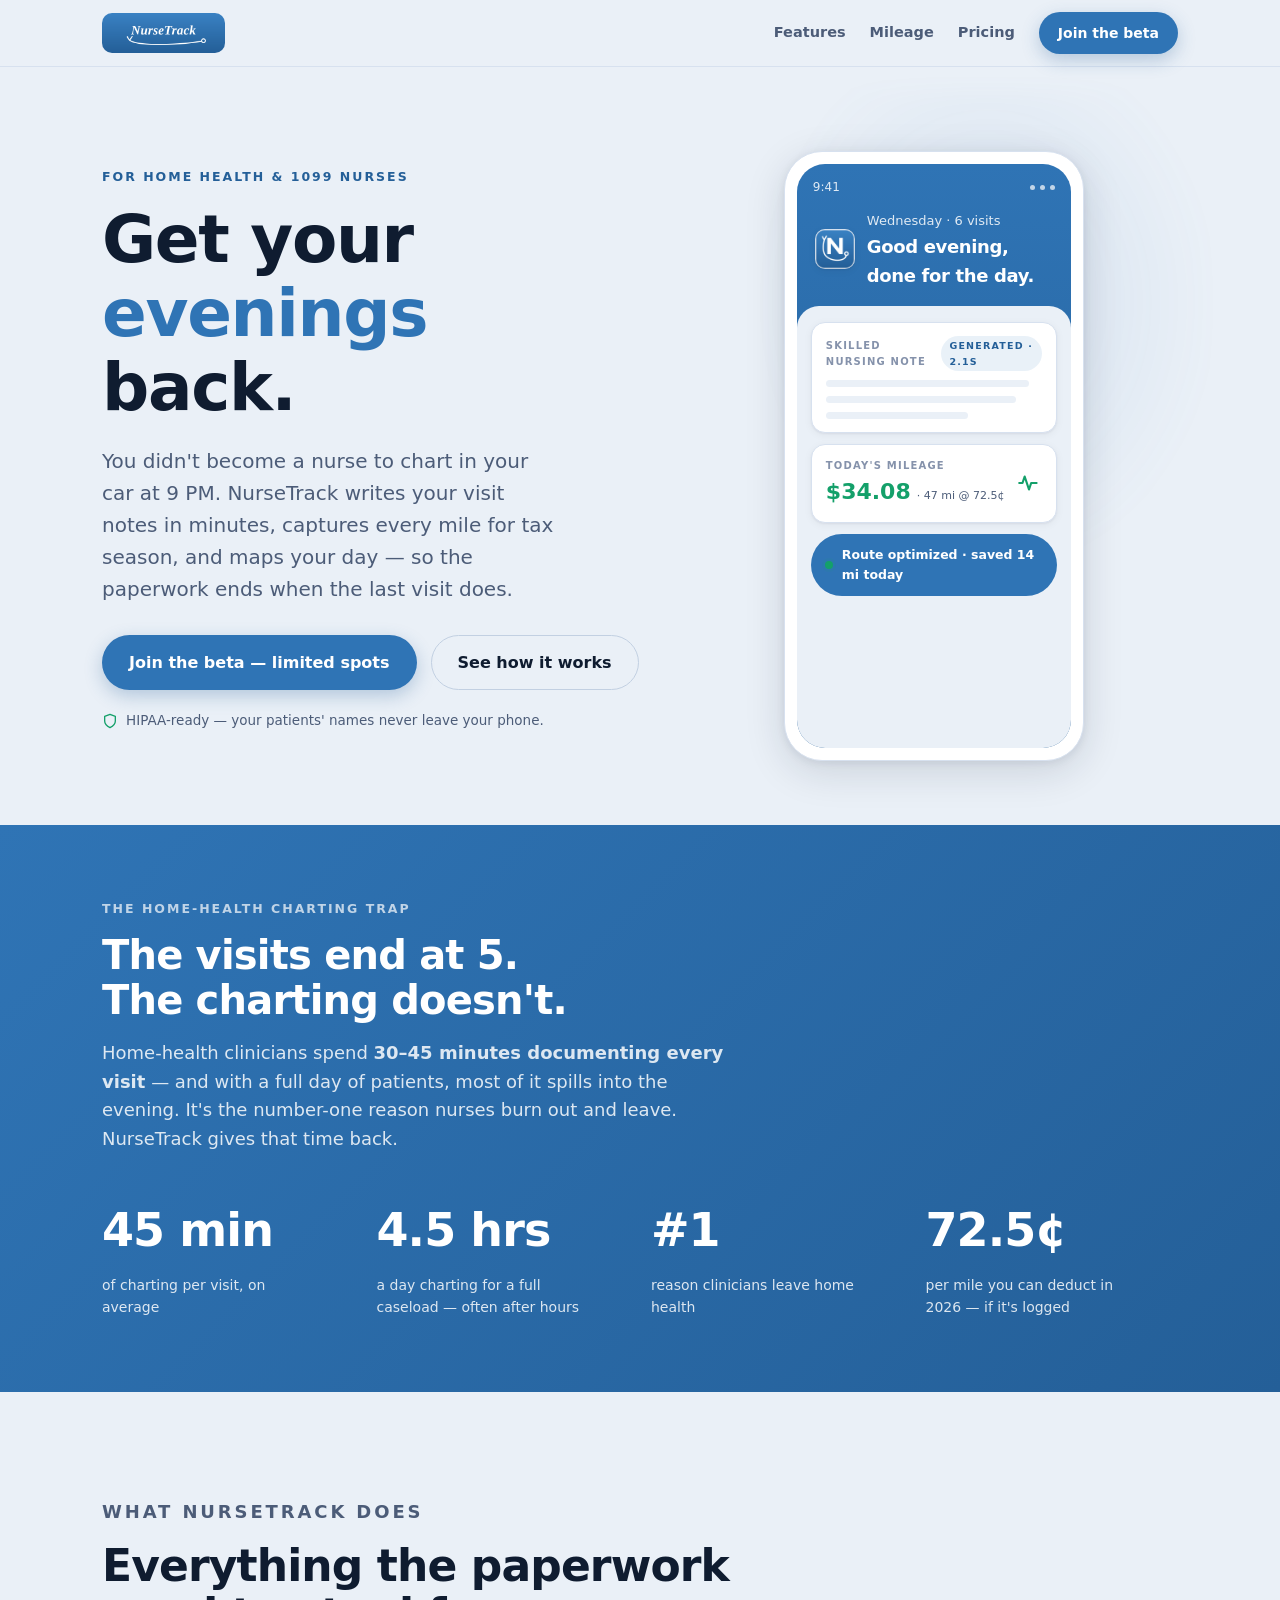
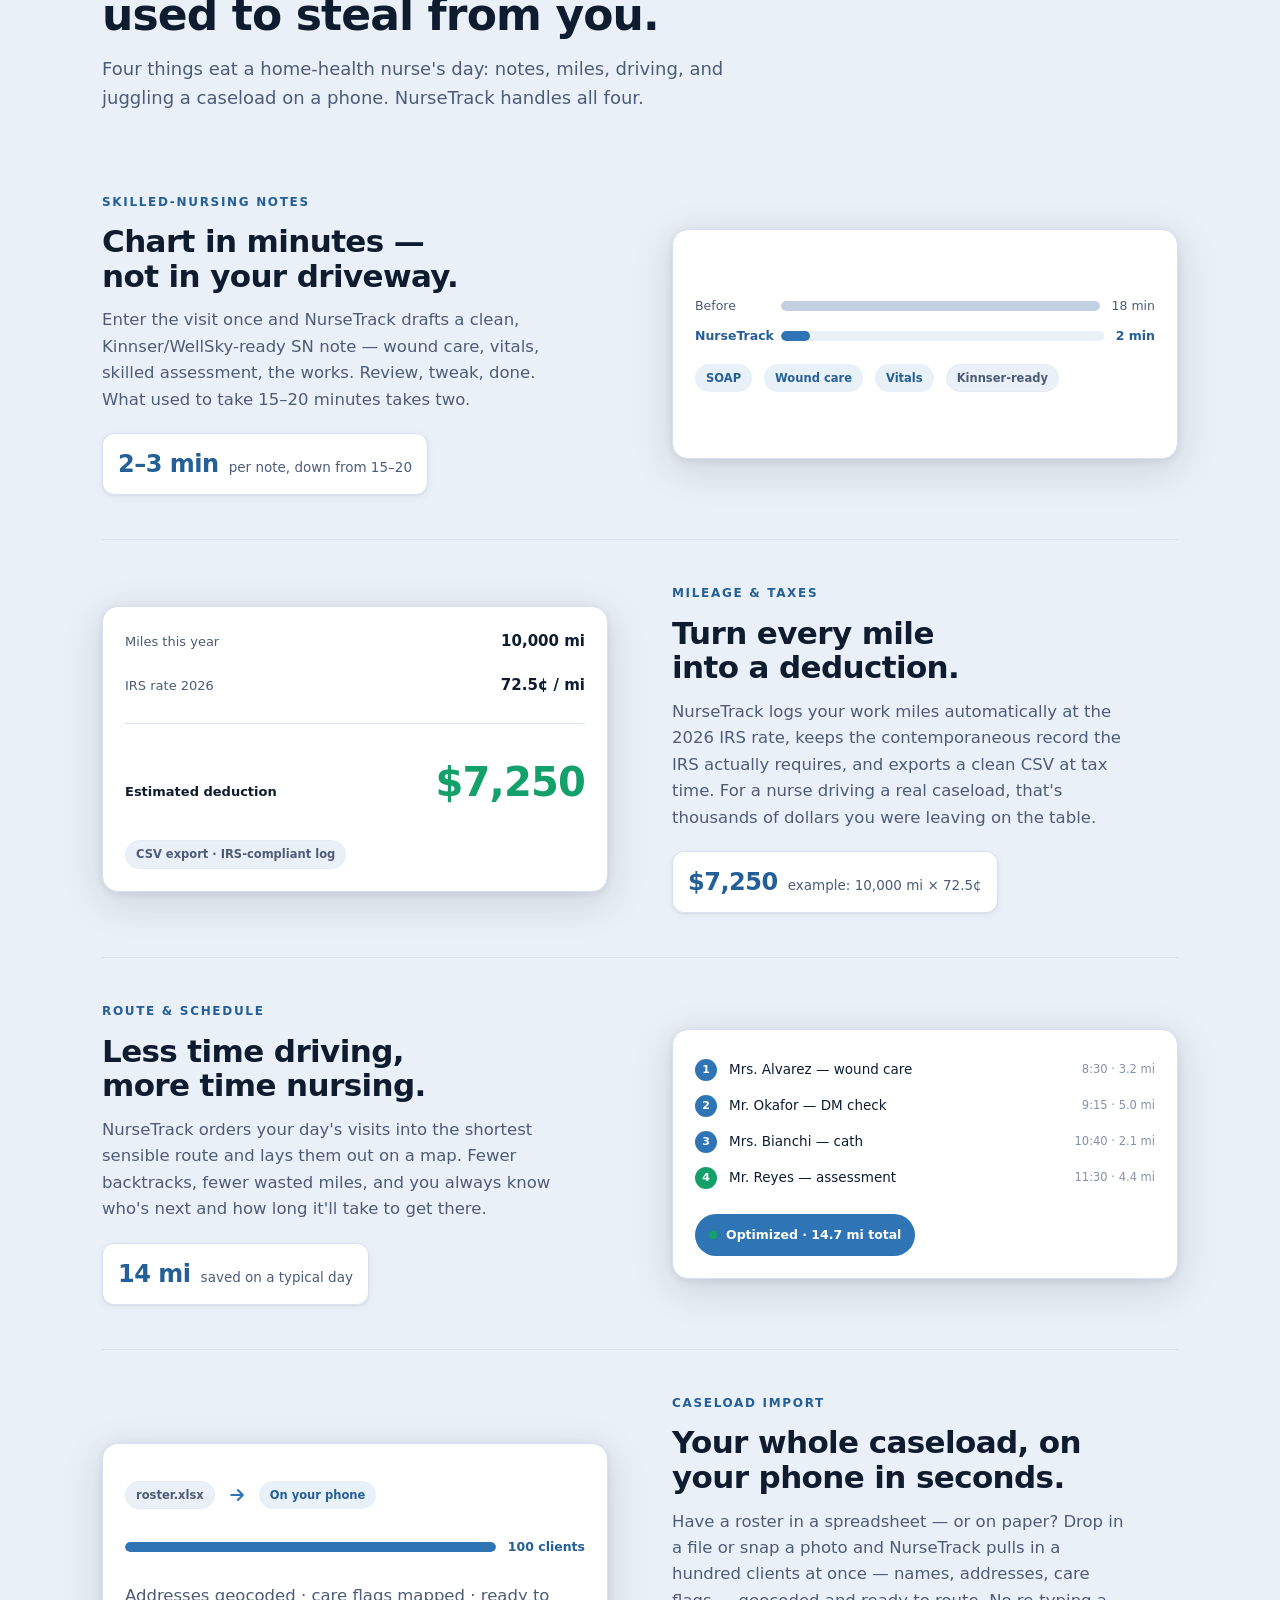
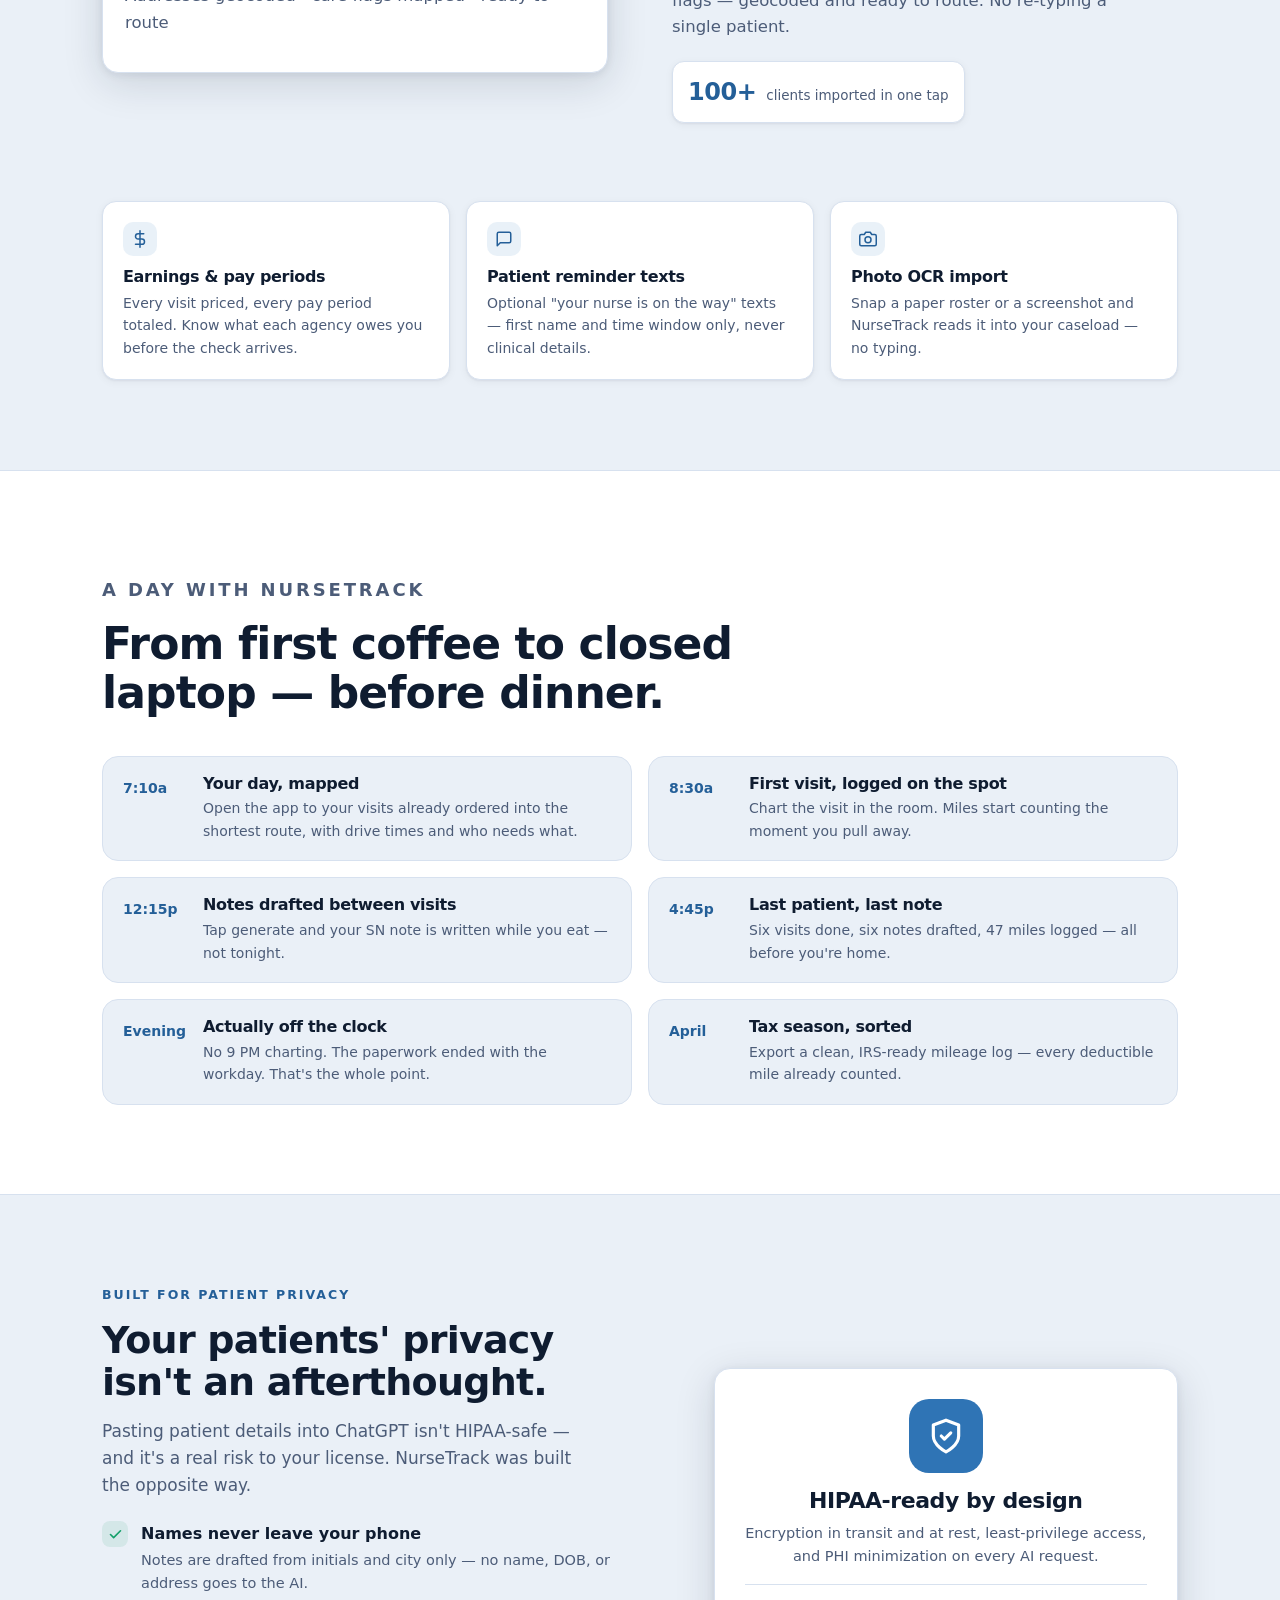
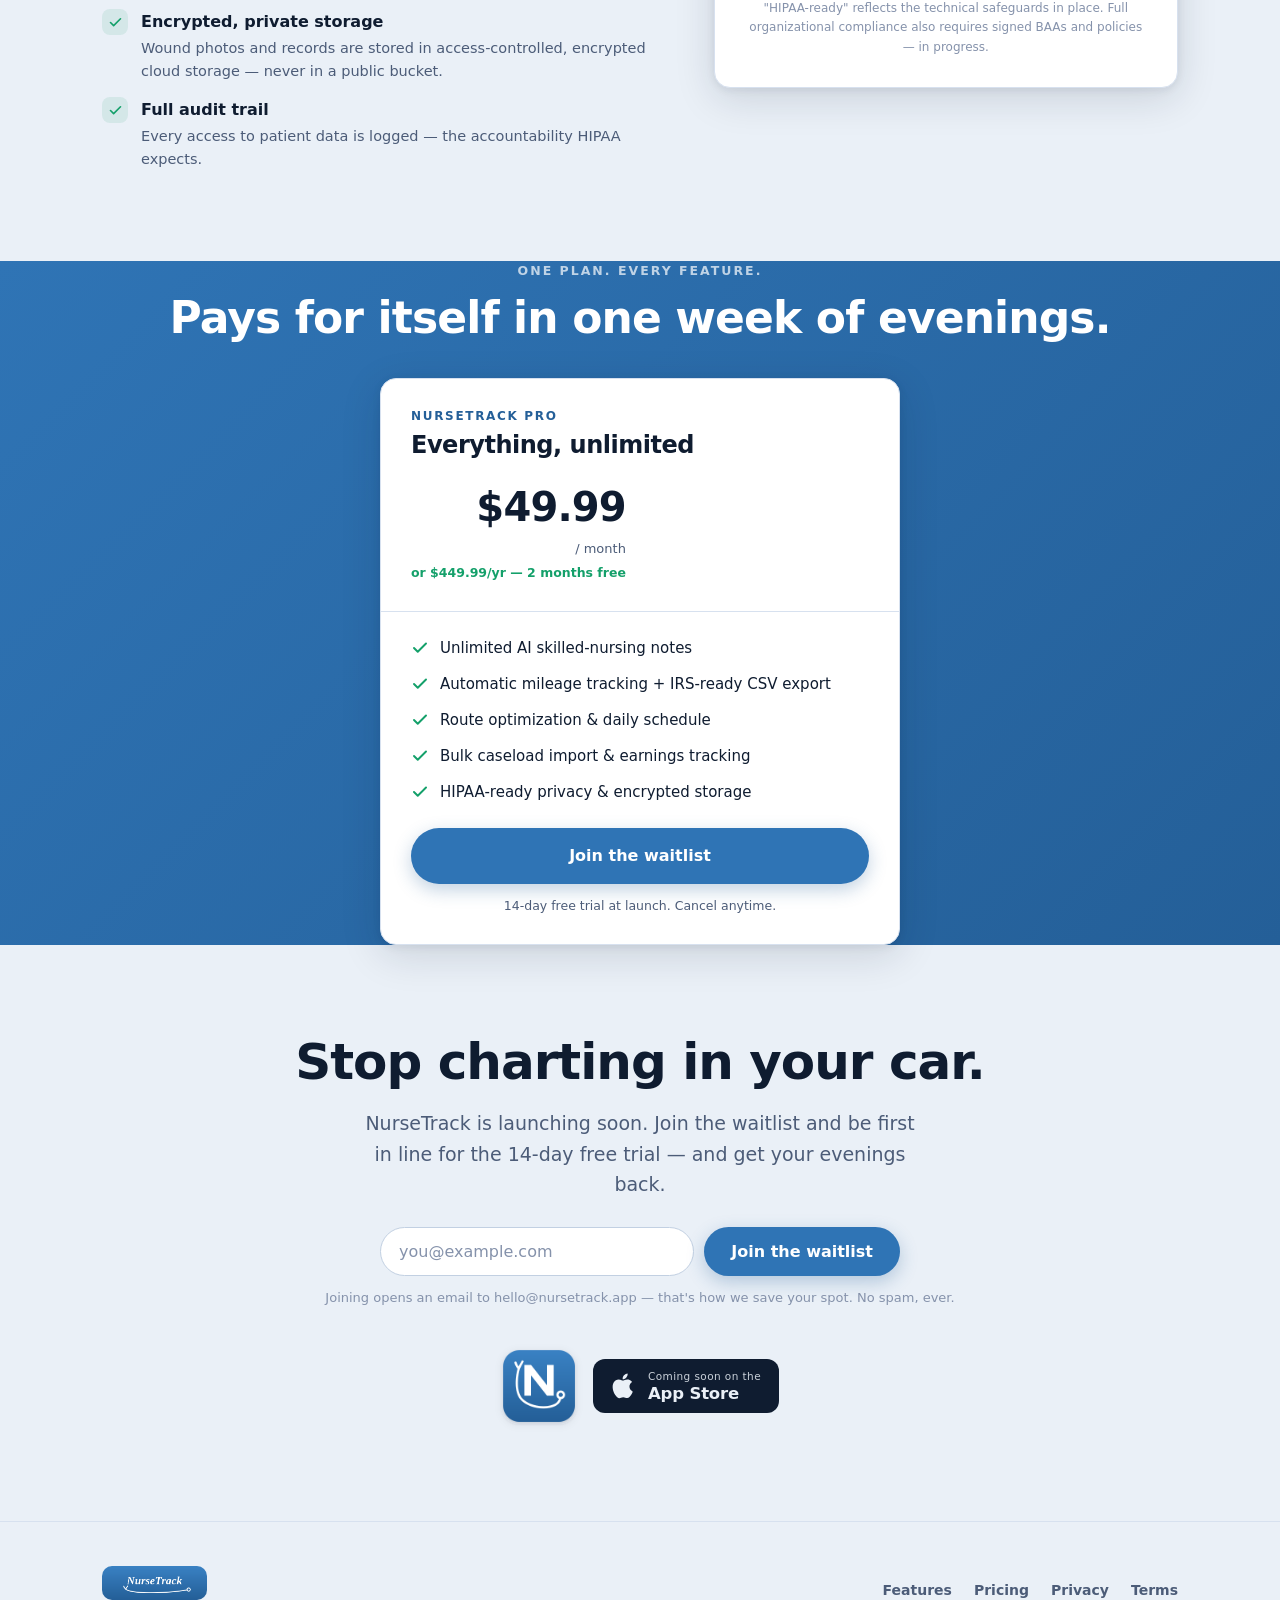
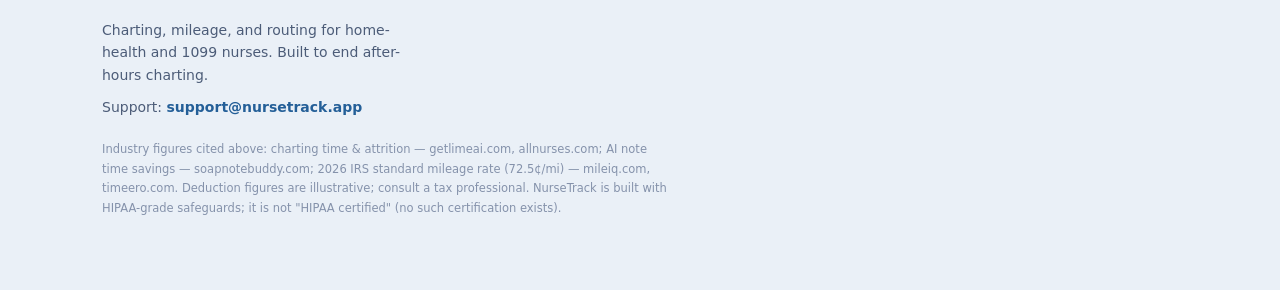
==== commit 3b5f32b3: "feat: beta install redirects (/get, /ios, /android) + beta CTAs /ios 302s to the TestFlight public l" ====
--- a/index.html
+++ b/index.html
@@ -32,7 +32,7 @@
         <a class="txt hide" href="#features">Features</a>
         <a class="txt hide" href="#mileage">Mileage</a>
         <a class="txt hide" href="#pricing">Pricing</a>
-        <a class="mk-btn primary small" href="#waitlist">Join the waitlist</a>
+        <a class="mk-btn primary small" href="/get">Join the beta</a>
       </nav>
     </div>
   </header>
@@ -50,7 +50,7 @@
             and maps your day — so the paperwork ends when the last visit does.
           </p>
           <div class="mk-cta-row mk-reveal">
-            <a class="mk-btn primary" href="#waitlist">Join the waitlist</a>
+            <a class="mk-btn primary" href="/get">Join the beta — limited spots</a>
             <a class="mk-btn ghost" href="#features">See how it works</a>
           </div>
           <p class="mk-trust mk-reveal">
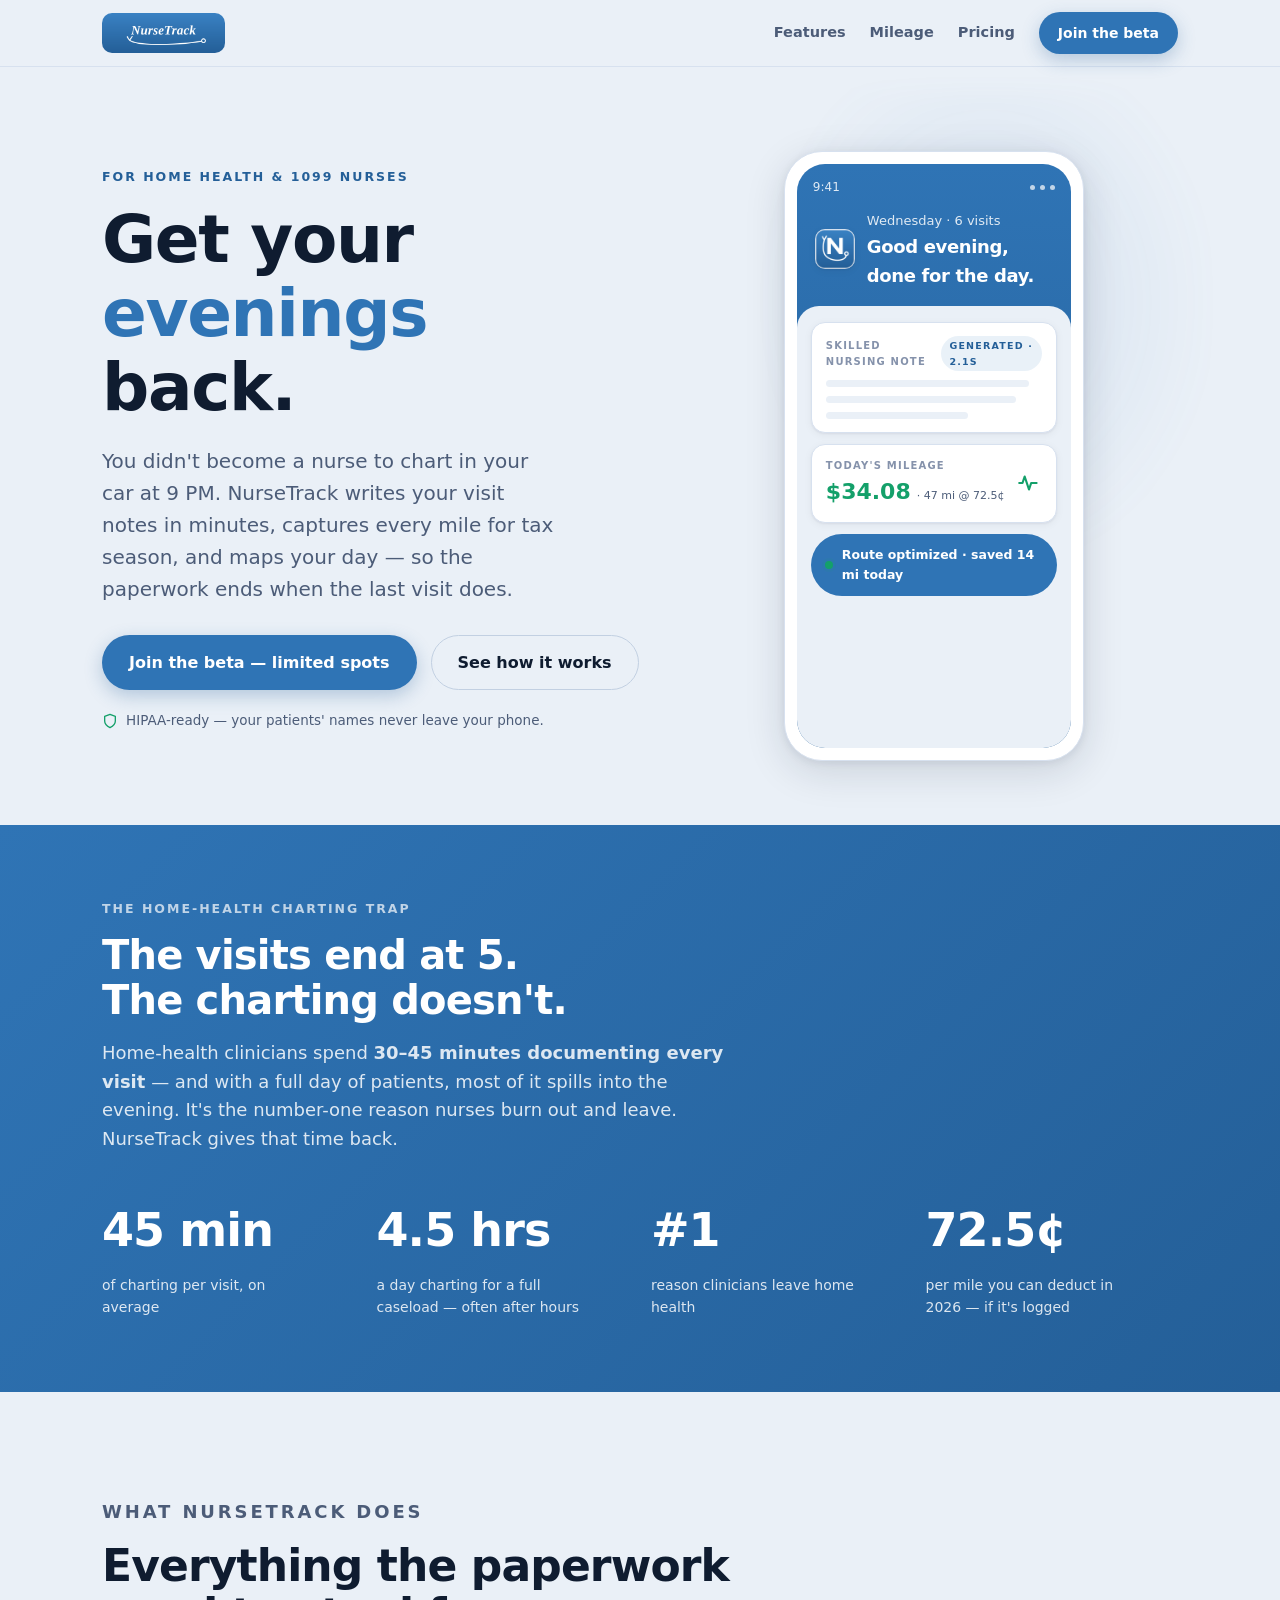
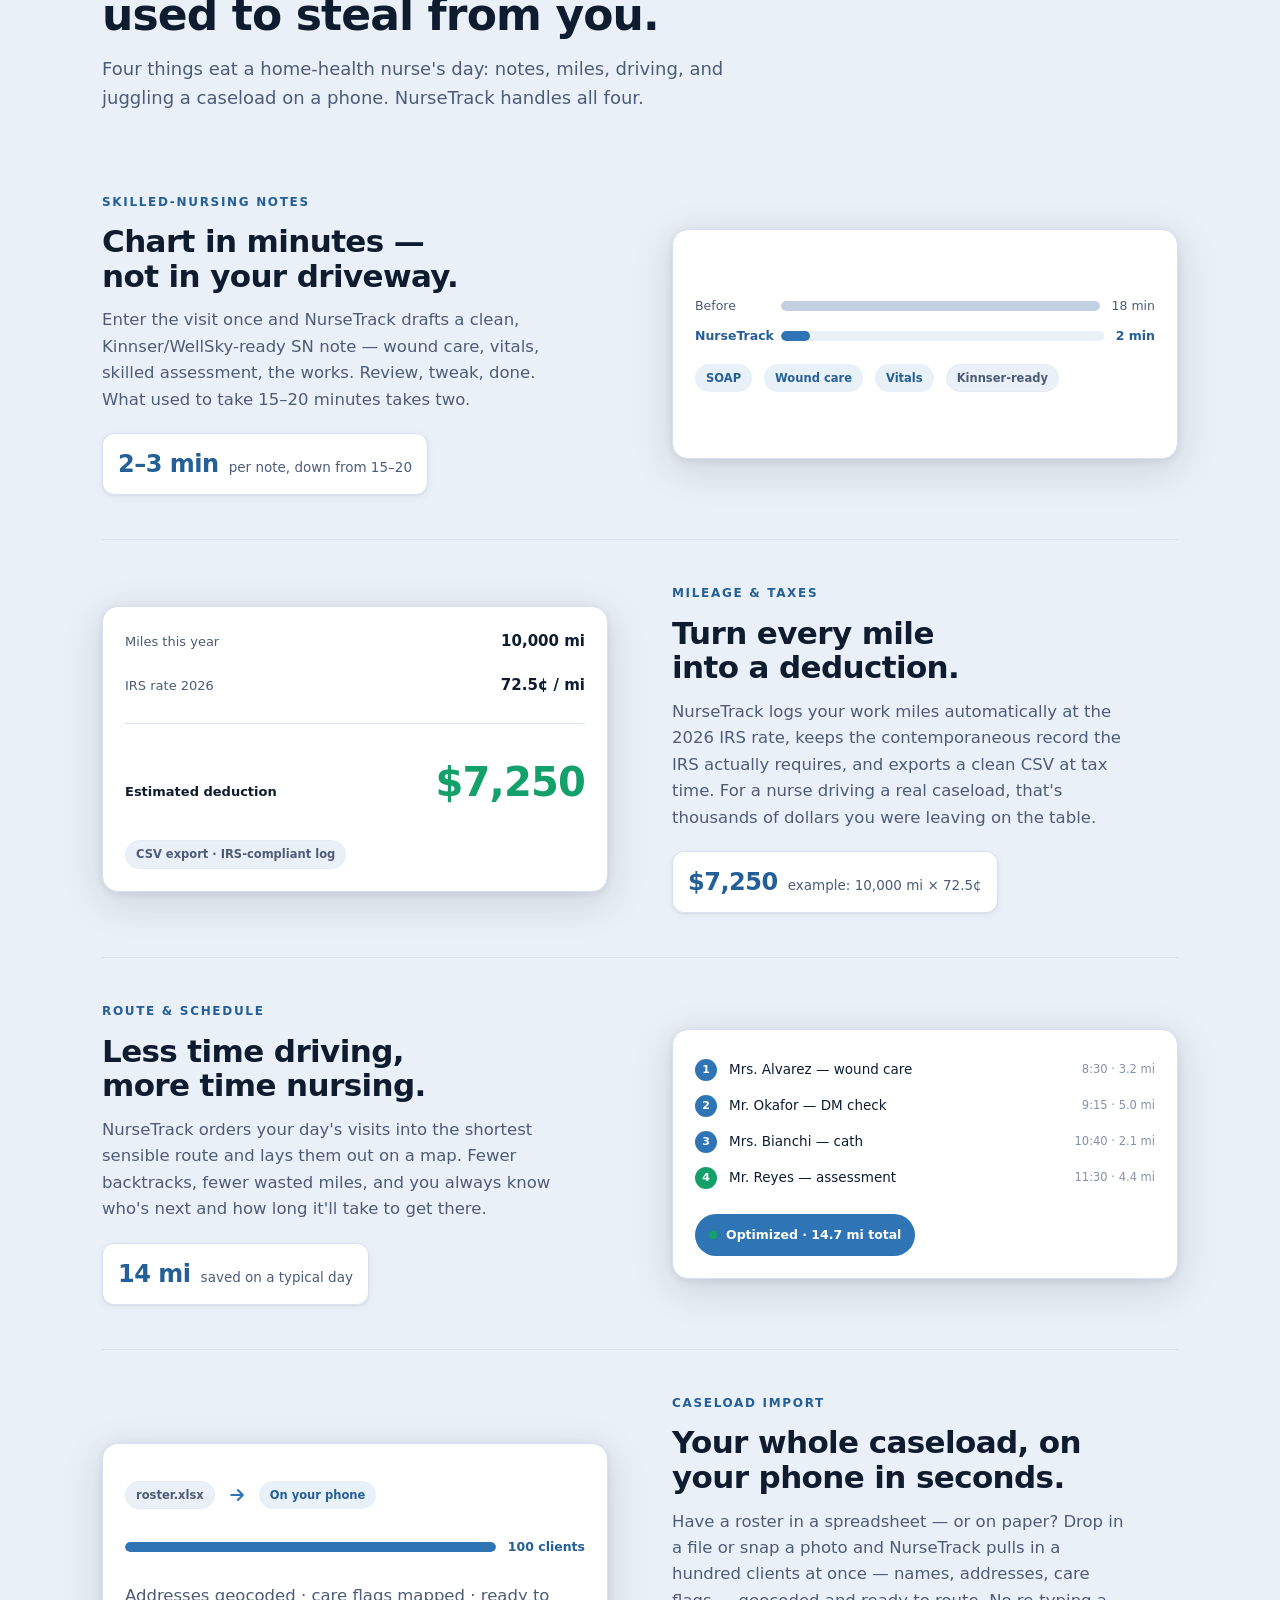
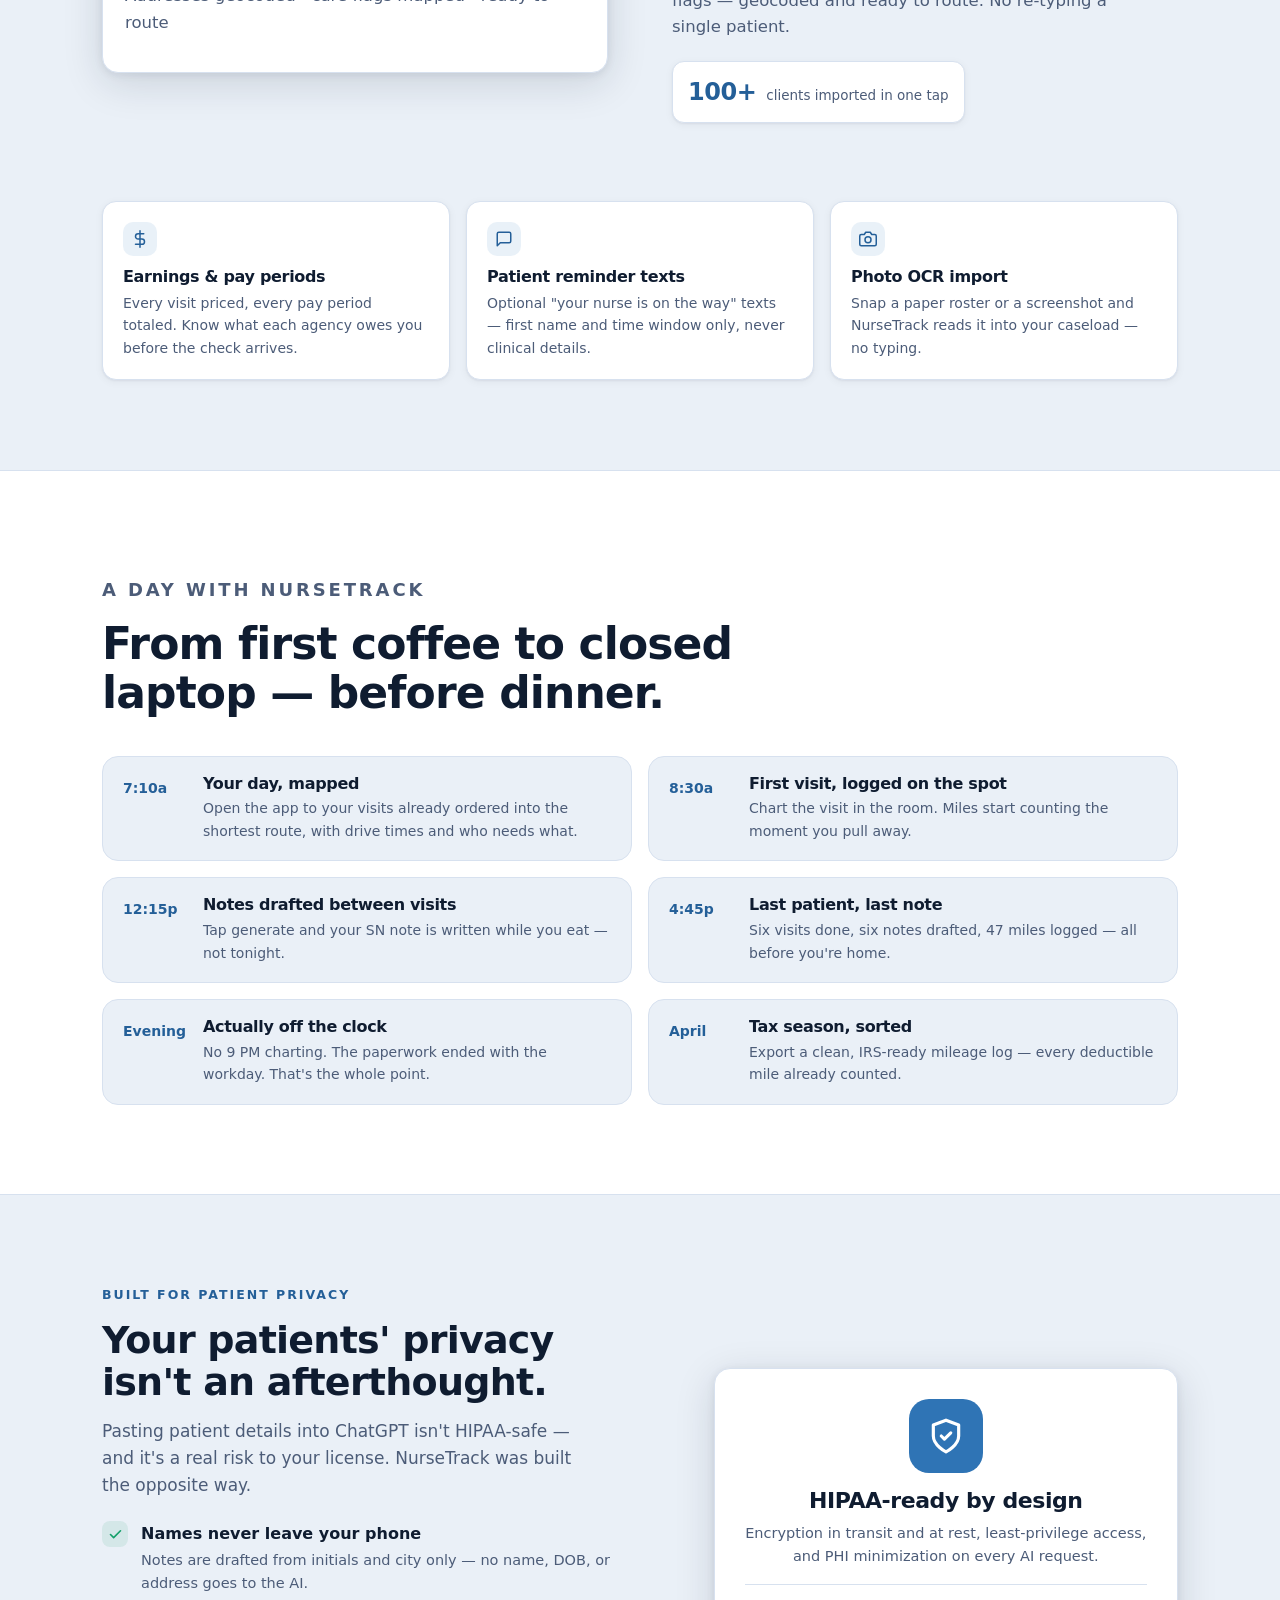
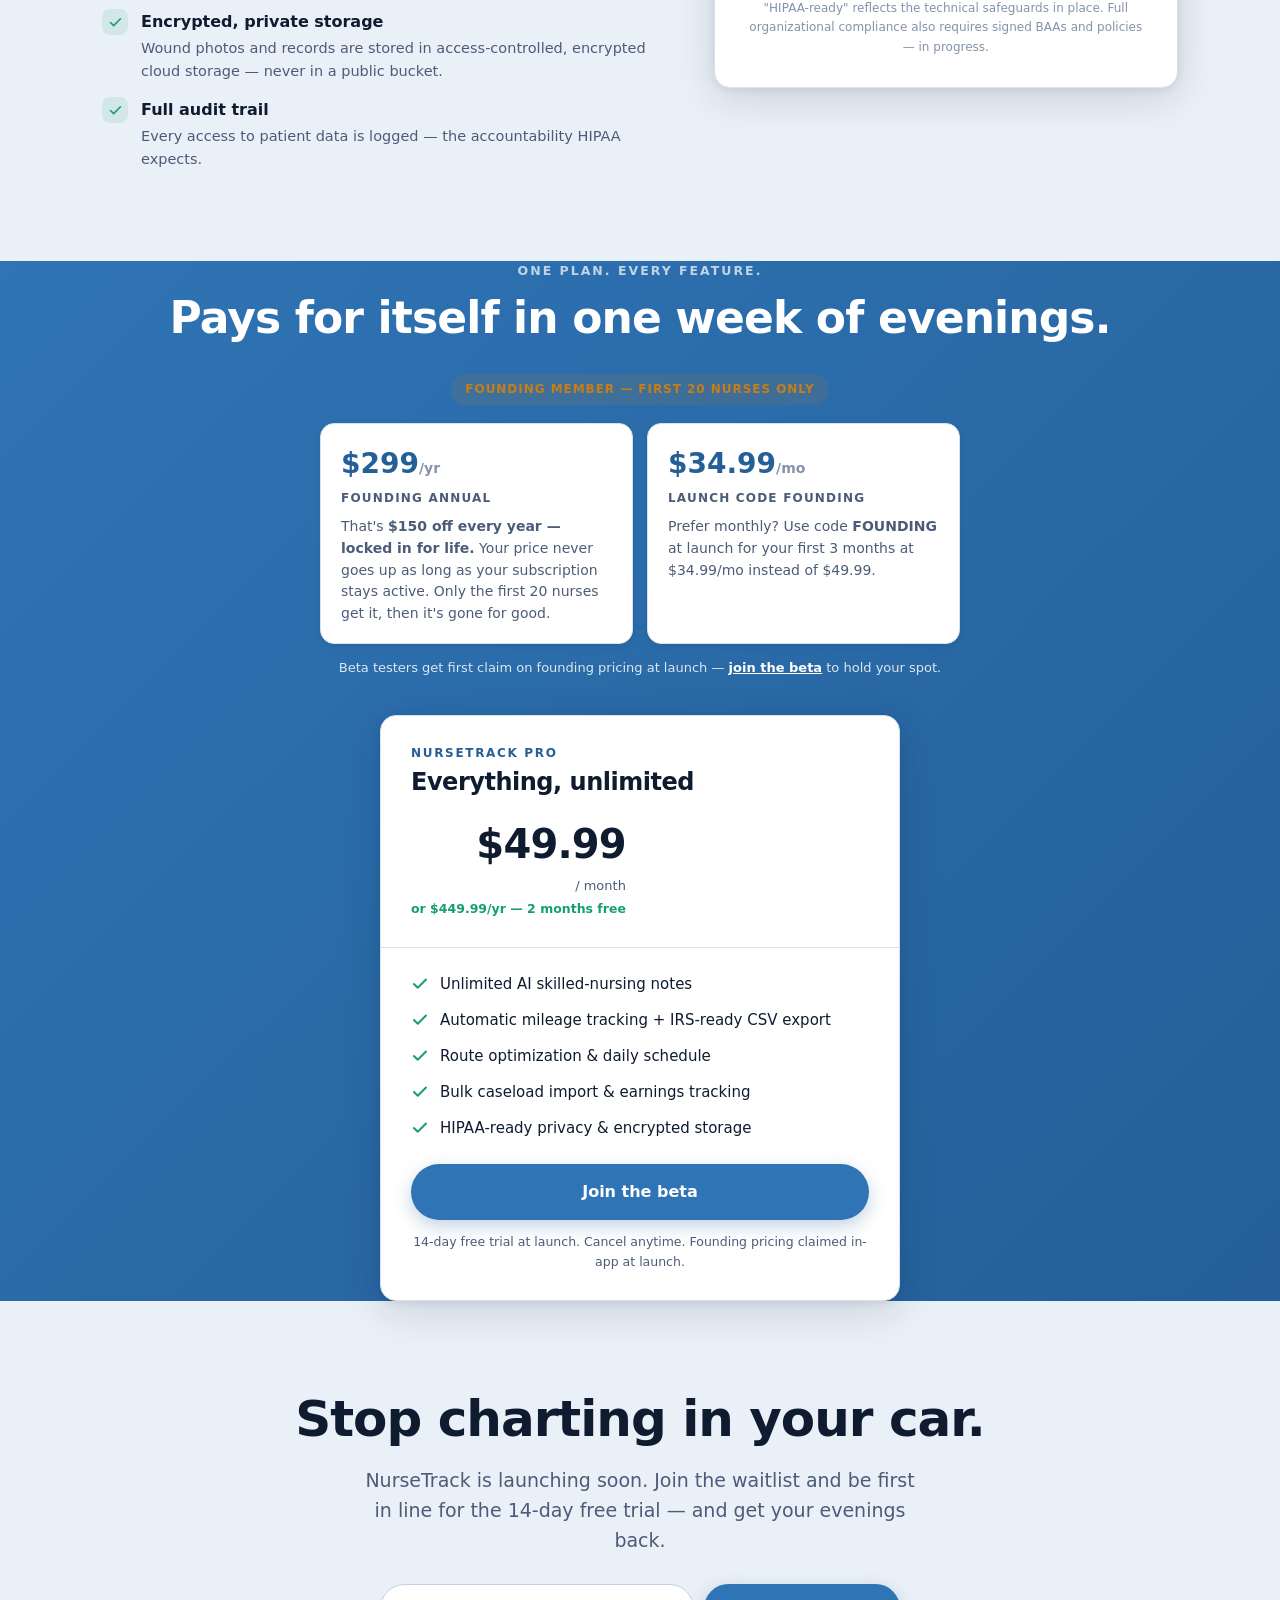
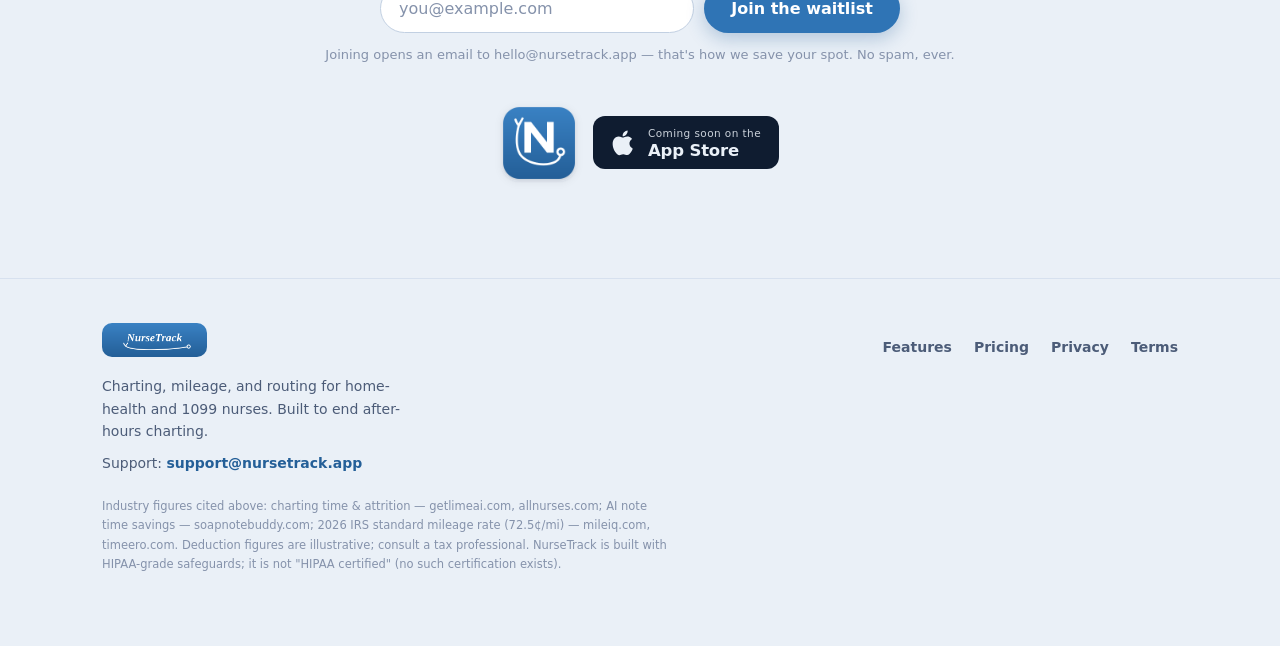
==== commit 92597aed: "feat: founding-member pricing offers on the pricing section Adds the founding block above the price " ====
--- a/index.html
+++ b/index.html
@@ -319,6 +319,40 @@
       <div class="mk-wrap">
         <p class="mk-eyebrow mk-reveal">One plan. Every feature.</p>
         <h2 class="mk-reveal">Pays for itself in one week of evenings.</h2>
+
+        <!-- Founding-member offers. Numbers must stay in sync with App
+             Store Connect / RevenueCat: founding annual $299 (capped at
+             20, price preserved while the subscription stays active) and
+             launch offer code FOUNDING (first 3 months of monthly at
+             $34.99/mo). The code is minted at launch — copy is written
+             so nothing here promises it exists before then. -->
+        <div class="mk-founding mk-reveal">
+          <div class="mk-founding-badge">Founding member — first 20 nurses only</div>
+          <div class="mk-founding-grid">
+            <div class="mk-founding-deal">
+              <div class="fd-price">$299<span>/yr</span></div>
+              <div class="fd-label">Founding Annual</div>
+              <p>
+                That's <strong>$150 off every year — locked in for life.</strong>
+                Your price never goes up as long as your subscription stays
+                active. Only the first 20 nurses get it, then it's gone for good.
+              </p>
+            </div>
+            <div class="mk-founding-deal">
+              <div class="fd-price">$34.99<span>/mo</span></div>
+              <div class="fd-label">Launch code <strong>FOUNDING</strong></div>
+              <p>
+                Prefer monthly? Use code <strong>FOUNDING</strong> at launch
+                for your first 3 months at $34.99/mo instead of $49.99.
+              </p>
+            </div>
+          </div>
+          <p class="mk-founding-note">
+            Beta testers get first claim on founding pricing at launch —
+            <a href="/get">join the beta</a> to hold your spot.
+          </p>
+        </div>
+
         <div class="mk-pricecard mk-reveal">
           <div class="mk-pricetop">
             <div><div class="plan">NurseTrack Pro</div><h3>Everything, unlimited</h3></div>
@@ -336,8 +370,8 @@
             <div class="li"><svg viewBox="0 0 24 24" fill="none" stroke="currentColor" stroke-width="2.6" stroke-linecap="round" stroke-linejoin="round" aria-hidden="true"><path d="M20 6L9 17l-5-5" /></svg> HIPAA-ready privacy &amp; encrypted storage</div>
           </div>
           <div class="mk-pricecta">
-            <a class="mk-btn primary" href="#waitlist">Join the waitlist</a>
-            <div class="fine">14-day free trial at launch. Cancel anytime.</div>
+            <a class="mk-btn primary" href="/get">Join the beta</a>
+            <div class="fine">14-day free trial at launch. Cancel anytime. Founding pricing claimed in-app at launch.</div>
           </div>
         </div>
       </div>
--- a/styles.css
+++ b/styles.css
@@ -622,3 +622,45 @@
   .mk-btn { transition: none; }
   .mk-btn.primary:hover { transform: none; }
 }
+
+/* ---------- founding-member offers (pricing section) ---------- */
+/* Sits above the price card; uses the warning palette for the badge so
+   the scarcity line reads as a highlight, not an error. Numbers in the
+   HTML must stay in sync with App Store Connect / RevenueCat. */
+.mk-founding {
+  max-width: 640px; margin: 32px auto 8px; text-align: center;
+}
+.mk-founding-badge {
+  display: inline-block; padding: 6px 14px; border-radius: 999px;
+  background: var(--nt-warning-bg); color: var(--nt-warning);
+  font-size: 12px; font-weight: 700; letter-spacing: 0.08em;
+  text-transform: uppercase; margin-bottom: 18px;
+}
+.mk-founding-grid {
+  display: grid; grid-template-columns: 1fr 1fr; gap: 14px; text-align: left;
+}
+@media (max-width: 560px) {
+  .mk-founding-grid { grid-template-columns: 1fr; }
+}
+.mk-founding-deal {
+  background: var(--nt-surface); border: 1px solid var(--nt-border);
+  border-radius: 14px; padding: 18px 20px; box-shadow: var(--mk-shadow-sm);
+}
+.mk-founding-deal .fd-price {
+  font-size: 28px; font-weight: 800; color: var(--nt-accent-text);
+}
+.mk-founding-deal .fd-price span {
+  font-size: 14px; font-weight: 600; color: var(--nt-text-tertiary);
+}
+.mk-founding-deal .fd-label {
+  font-size: 12px; letter-spacing: 0.1em; text-transform: uppercase;
+  color: var(--nt-text-secondary); margin: 2px 0 8px; font-weight: 700;
+}
+.mk-founding-deal p {
+  font-size: 14px; line-height: 1.55; color: var(--nt-text-secondary); margin: 0;
+}
+.mk-founding-note {
+  /* Sits on the blue band, not a card — use band ink, not page grays. */
+  margin-top: 14px; font-size: 13px; color: var(--mk-band-sub);
+}
+.mk-founding-note a { color: var(--mk-band-ink); font-weight: 600; }
